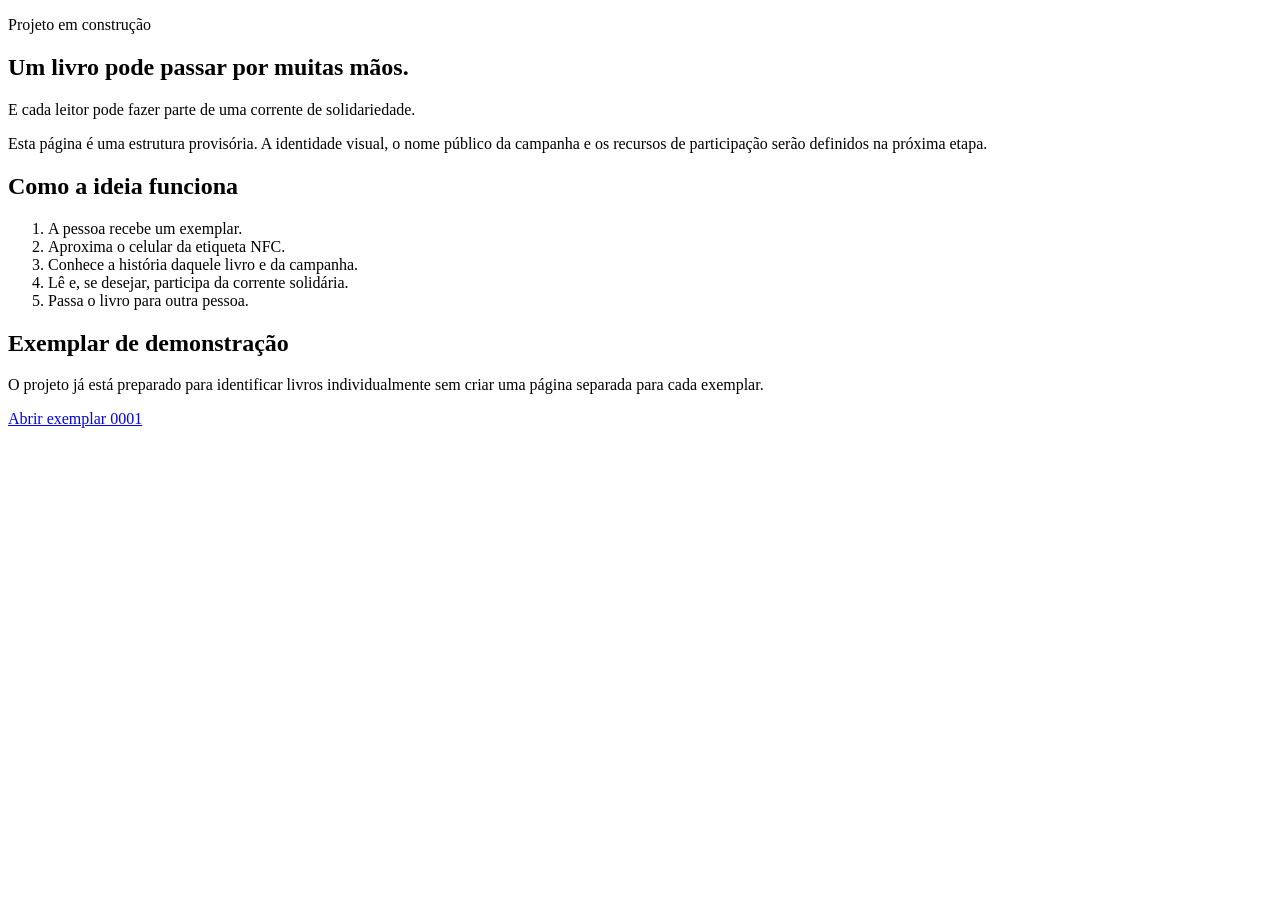
==== index.html @ ffec023b "Cria página inicial provisória" ====
<!doctype html>
<html lang="pt-BR">
<head>
  <meta charset="utf-8">
  <meta name="viewport" content="width=device-width,initial-scale=1">
  <meta name="description" content="Projeto de livros solidários com NFC.">
  <title>Livro Solidário</title>
  <link rel="stylesheet" href="assets/css/base.css">
</head>
<body>
  <main class="page-shell">
    <section class="hero card" aria-labelledby="titulo-principal">
      <p class="eyebrow">Projeto em construção</p>
      <h1 id="titulo-principal">Um livro pode passar por muitas mãos.</h1>
      <p class="lead">E cada leitor pode fazer parte de uma corrente de solidariedade.</p>
      <p>Esta página é uma estrutura provisória. A identidade visual, o nome público da campanha e os recursos de participação serão definidos na próxima etapa.</p>
    </section>

    <section class="card">
      <h2>Como a ideia funciona</h2>
      <ol class="steps">
        <li>A pessoa recebe um exemplar.</li>
        <li>Aproxima o celular da etiqueta NFC.</li>
        <li>Conhece a história daquele livro e da campanha.</li>
        <li>Lê e, se desejar, participa da corrente solidária.</li>
        <li>Passa o livro para outra pessoa.</li>
      </ol>
    </section>

    <section class="card">
      <h2>Exemplar de demonstração</h2>
      <p>O projeto já está preparado para identificar livros individualmente sem criar uma página separada para cada exemplar.</p>
      <a class="button" href="livro/?id=0001">Abrir exemplar 0001</a>
    </section>
  </main>

  <script src="assets/js/main.js" defer></script>
</body>
</html>
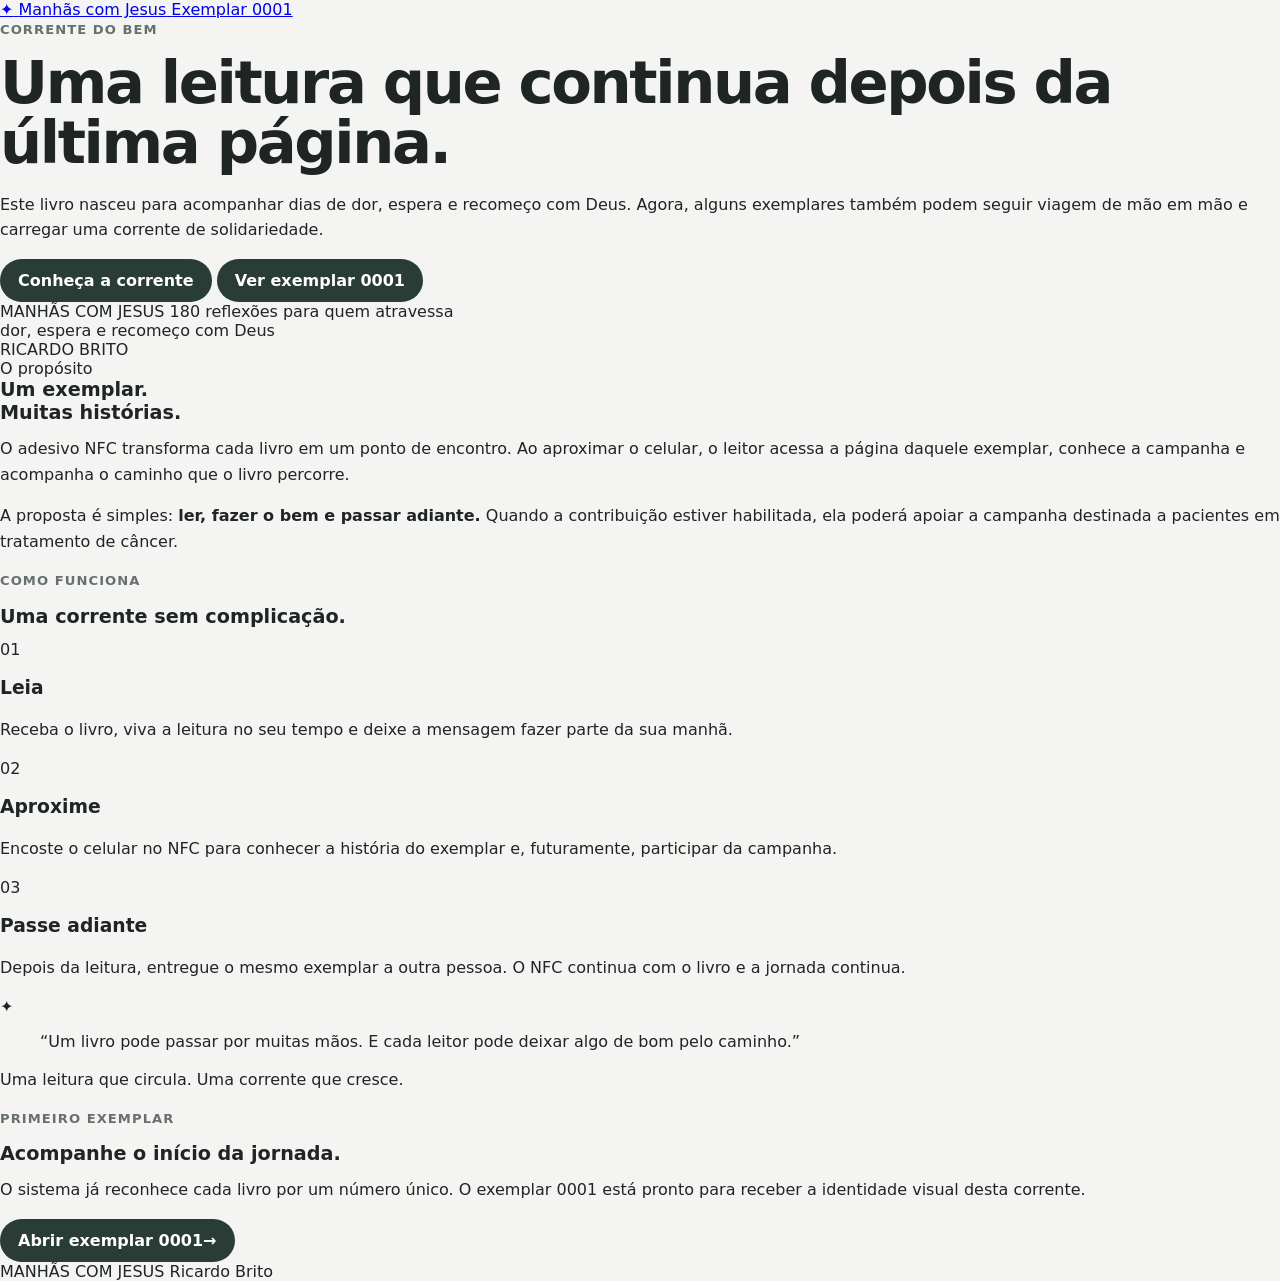
==== commit 76f6cfe7: "Cria identidade visual moderna para Manhãs com Jesus" ====
--- a/index.html
+++ b/index.html
@@ -3,36 +3,106 @@
 <head>
   <meta charset="utf-8">
   <meta name="viewport" content="width=device-width,initial-scale=1">
-  <meta name="description" content="Projeto de livros solidários com NFC.">
-  <title>Livro Solidário</title>
+  <meta name="theme-color" content="#0b0d12">
+  <meta name="description" content="Manhãs com Jesus — um livro em circulação, uma corrente de solidariedade.">
+  <title>Manhãs com Jesus — Corrente do Bem</title>
   <link rel="stylesheet" href="assets/css/base.css">
 </head>
 <body>
-  <main class="page-shell">
-    <section class="hero card" aria-labelledby="titulo-principal">
-      <p class="eyebrow">Projeto em construção</p>
-      <h1 id="titulo-principal">Um livro pode passar por muitas mãos.</h1>
-      <p class="lead">E cada leitor pode fazer parte de uma corrente de solidariedade.</p>
-      <p>Esta página é uma estrutura provisória. A identidade visual, o nome público da campanha e os recursos de participação serão definidos na próxima etapa.</p>
+  <header class="site-header">
+    <a class="brand" href="./" aria-label="Manhãs com Jesus — início">
+      <span class="brand-mark" aria-hidden="true">✦</span>
+      <span>Manhãs com Jesus</span>
+    </a>
+    <a class="header-link" href="livro/?id=0001">Exemplar 0001</a>
+  </header>
+
+  <main>
+    <section class="hero-home" aria-labelledby="titulo-principal">
+      <div class="hero-copy">
+        <p class="eyebrow eyebrow-light">Corrente do Bem</p>
+        <h1 id="titulo-principal">Uma leitura que continua depois da última página.</h1>
+        <p class="hero-lead">Este livro nasceu para acompanhar dias de dor, espera e recomeço com Deus. Agora, alguns exemplares também podem seguir viagem de mão em mão e carregar uma corrente de solidariedade.</p>
+        <div class="hero-actions">
+          <a class="button button-gold" href="#corrente">Conheça a corrente</a>
+          <a class="button button-ghost" href="livro/?id=0001">Ver exemplar 0001</a>
+        </div>
+      </div>
+
+      <div class="book-stage" aria-label="Representação visual da capa do livro Manhãs com Jesus">
+        <div class="book-cover">
+          <div class="cover-copy">
+            <span class="cover-title-small">MANHÃS</span>
+            <span class="cover-title-with">COM</span>
+            <span class="cover-title-large">JESUS</span>
+            <span class="cover-rule" aria-hidden="true"></span>
+            <span class="cover-subtitle">180 reflexões para quem atravessa<br>dor, espera e recomeço com Deus</span>
+          </div>
+          <div class="sunset" aria-hidden="true">
+            <span class="sun"></span>
+            <span class="road"></span>
+          </div>
+          <span class="cover-author">RICARDO BRITO</span>
+        </div>
+      </div>
     </section>
 
-    <section class="card">
-      <h2>Como a ideia funciona</h2>
-      <ol class="steps">
-        <li>A pessoa recebe um exemplar.</li>
-        <li>Aproxima o celular da etiqueta NFC.</li>
-        <li>Conhece a história daquele livro e da campanha.</li>
-        <li>Lê e, se desejar, participa da corrente solidária.</li>
-        <li>Passa o livro para outra pessoa.</li>
-      </ol>
+    <section class="intro-section" id="corrente">
+      <div class="section-kicker">O propósito</div>
+      <div class="intro-grid">
+        <h2>Um exemplar.<br>Muitas histórias.</h2>
+        <div class="intro-copy">
+          <p>O adesivo NFC transforma cada livro em um ponto de encontro. Ao aproximar o celular, o leitor acessa a página daquele exemplar, conhece a campanha e acompanha o caminho que o livro percorre.</p>
+          <p>A proposta é simples: <strong>ler, fazer o bem e passar adiante.</strong> Quando a contribuição estiver habilitada, ela poderá apoiar a campanha destinada a pacientes em tratamento de câncer.</p>
+        </div>
+      </div>
     </section>
 
-    <section class="card">
-      <h2>Exemplar de demonstração</h2>
-      <p>O projeto já está preparado para identificar livros individualmente sem criar uma página separada para cada exemplar.</p>
-      <a class="button" href="livro/?id=0001">Abrir exemplar 0001</a>
+    <section class="steps-section" aria-labelledby="como-funciona">
+      <div class="section-heading">
+        <p class="eyebrow">Como funciona</p>
+        <h2 id="como-funciona">Uma corrente sem complicação.</h2>
+      </div>
+
+      <div class="steps-grid">
+        <article class="step-card">
+          <span class="step-number">01</span>
+          <h3>Leia</h3>
+          <p>Receba o livro, viva a leitura no seu tempo e deixe a mensagem fazer parte da sua manhã.</p>
+        </article>
+        <article class="step-card">
+          <span class="step-number">02</span>
+          <h3>Aproxime</h3>
+          <p>Encoste o celular no NFC para conhecer a história do exemplar e, futuramente, participar da campanha.</p>
+        </article>
+        <article class="step-card">
+          <span class="step-number">03</span>
+          <h3>Passe adiante</h3>
+          <p>Depois da leitura, entregue o mesmo exemplar a outra pessoa. O NFC continua com o livro e a jornada continua.</p>
+        </article>
+      </div>
+    </section>
+
+    <section class="manifesto-section">
+      <div class="manifesto-symbol" aria-hidden="true">✦</div>
+      <blockquote>“Um livro pode passar por muitas mãos. E cada leitor pode deixar algo de bom pelo caminho.”</blockquote>
+      <p>Uma leitura que circula. Uma corrente que cresce.</p>
+    </section>
+
+    <section class="demo-section">
+      <div>
+        <p class="eyebrow">Primeiro exemplar</p>
+        <h2>Acompanhe o início da jornada.</h2>
+        <p>O sistema já reconhece cada livro por um número único. O exemplar 0001 está pronto para receber a identidade visual desta corrente.</p>
+      </div>
+      <a class="button button-dark" href="livro/?id=0001">Abrir exemplar 0001 <span aria-hidden="true">→</span></a>
     </section>
   </main>
+
+  <footer class="site-footer">
+    <span>MANHÃS COM JESUS</span>
+    <span>Ricardo Brito</span>
+  </footer>
 
   <script src="assets/js/main.js" defer></script>
 </body>
--- a/assets/css/base.css
+++ b/assets/css/base.css
@@ -0,0 +1,181 @@
+:root {
+  color-scheme: light;
+  --background: #f4f4f2;
+  --surface: #ffffff;
+  --text: #1f2523;
+  --muted: #67706c;
+  --border: #d8ddda;
+  --accent: #293c35;
+  --accent-soft: #e9eeeb;
+  --radius: 18px;
+  --shadow: 0 10px 28px rgba(25, 35, 31, 0.07);
+}
+
+* {
+  box-sizing: border-box;
+}
+
+html {
+  font-family: Inter, ui-sans-serif, system-ui, -apple-system, BlinkMacSystemFont, "Segoe UI", sans-serif;
+  background: var(--background);
+  color: var(--text);
+}
+
+body {
+  margin: 0;
+  min-height: 100vh;
+}
+
+button,
+a {
+  font: inherit;
+}
+
+.page-shell {
+  width: min(760px, calc(100% - 32px));
+  margin: 0 auto;
+  padding: 40px 0 72px;
+}
+
+.card {
+  background: var(--surface);
+  border: 1px solid var(--border);
+  border-radius: var(--radius);
+  box-shadow: var(--shadow);
+  padding: 24px;
+  margin-bottom: 18px;
+}
+
+.hero {
+  padding: 32px 24px;
+}
+
+.eyebrow,
+.label {
+  display: block;
+  color: var(--muted);
+  font-size: 0.82rem;
+  font-weight: 700;
+  letter-spacing: 0.08em;
+  text-transform: uppercase;
+}
+
+h1,
+h2,
+p {
+  margin-top: 0;
+}
+
+h1 {
+  font-size: clamp(2rem, 7vw, 3.7rem);
+  line-height: 1.02;
+  letter-spacing: -0.04em;
+  margin-bottom: 18px;
+}
+
+h2 {
+  font-size: 1.2rem;
+  margin-bottom: 12px;
+}
+
+p,
+li {
+  line-height: 1.6;
+}
+
+.lead {
+  font-size: 1.2rem;
+  color: var(--muted);
+}
+
+.steps {
+  margin: 0;
+  padding-left: 22px;
+}
+
+.status-grid {
+  display: grid;
+  grid-template-columns: repeat(3, 1fr);
+  gap: 12px;
+}
+
+.status-grid > div {
+  background: var(--accent-soft);
+  border-radius: 14px;
+  padding: 16px;
+}
+
+.status-grid strong {
+  display: block;
+  margin-top: 8px;
+}
+
+.actions {
+  display: flex;
+  flex-wrap: wrap;
+  gap: 10px;
+}
+
+.button {
+  display: inline-flex;
+  align-items: center;
+  justify-content: center;
+  border: 0;
+  border-radius: 999px;
+  background: var(--accent);
+  color: #fff;
+  padding: 12px 18px;
+  font-weight: 700;
+  text-decoration: none;
+}
+
+.button-secondary {
+  background: var(--accent-soft);
+  color: var(--text);
+}
+
+.button:disabled {
+  cursor: not-allowed;
+  opacity: 0.5;
+}
+
+.note {
+  margin-bottom: 0;
+  color: var(--muted);
+  font-size: 0.92rem;
+}
+
+.timeline {
+  padding-left: 20px;
+}
+
+.error-message {
+  border: 1px solid #d8a6a6;
+  background: #fff4f4;
+  border-radius: 12px;
+  padding: 14px;
+}
+
+@media (max-width: 620px) {
+  .page-shell {
+    width: min(100% - 20px, 760px);
+    padding-top: 20px;
+  }
+
+  .card,
+  .hero {
+    padding: 20px;
+  }
+
+  .status-grid {
+    grid-template-columns: 1fr;
+  }
+
+  .actions {
+    flex-direction: column;
+  }
+
+  .button {
+    width: 100%;
+  }
+}
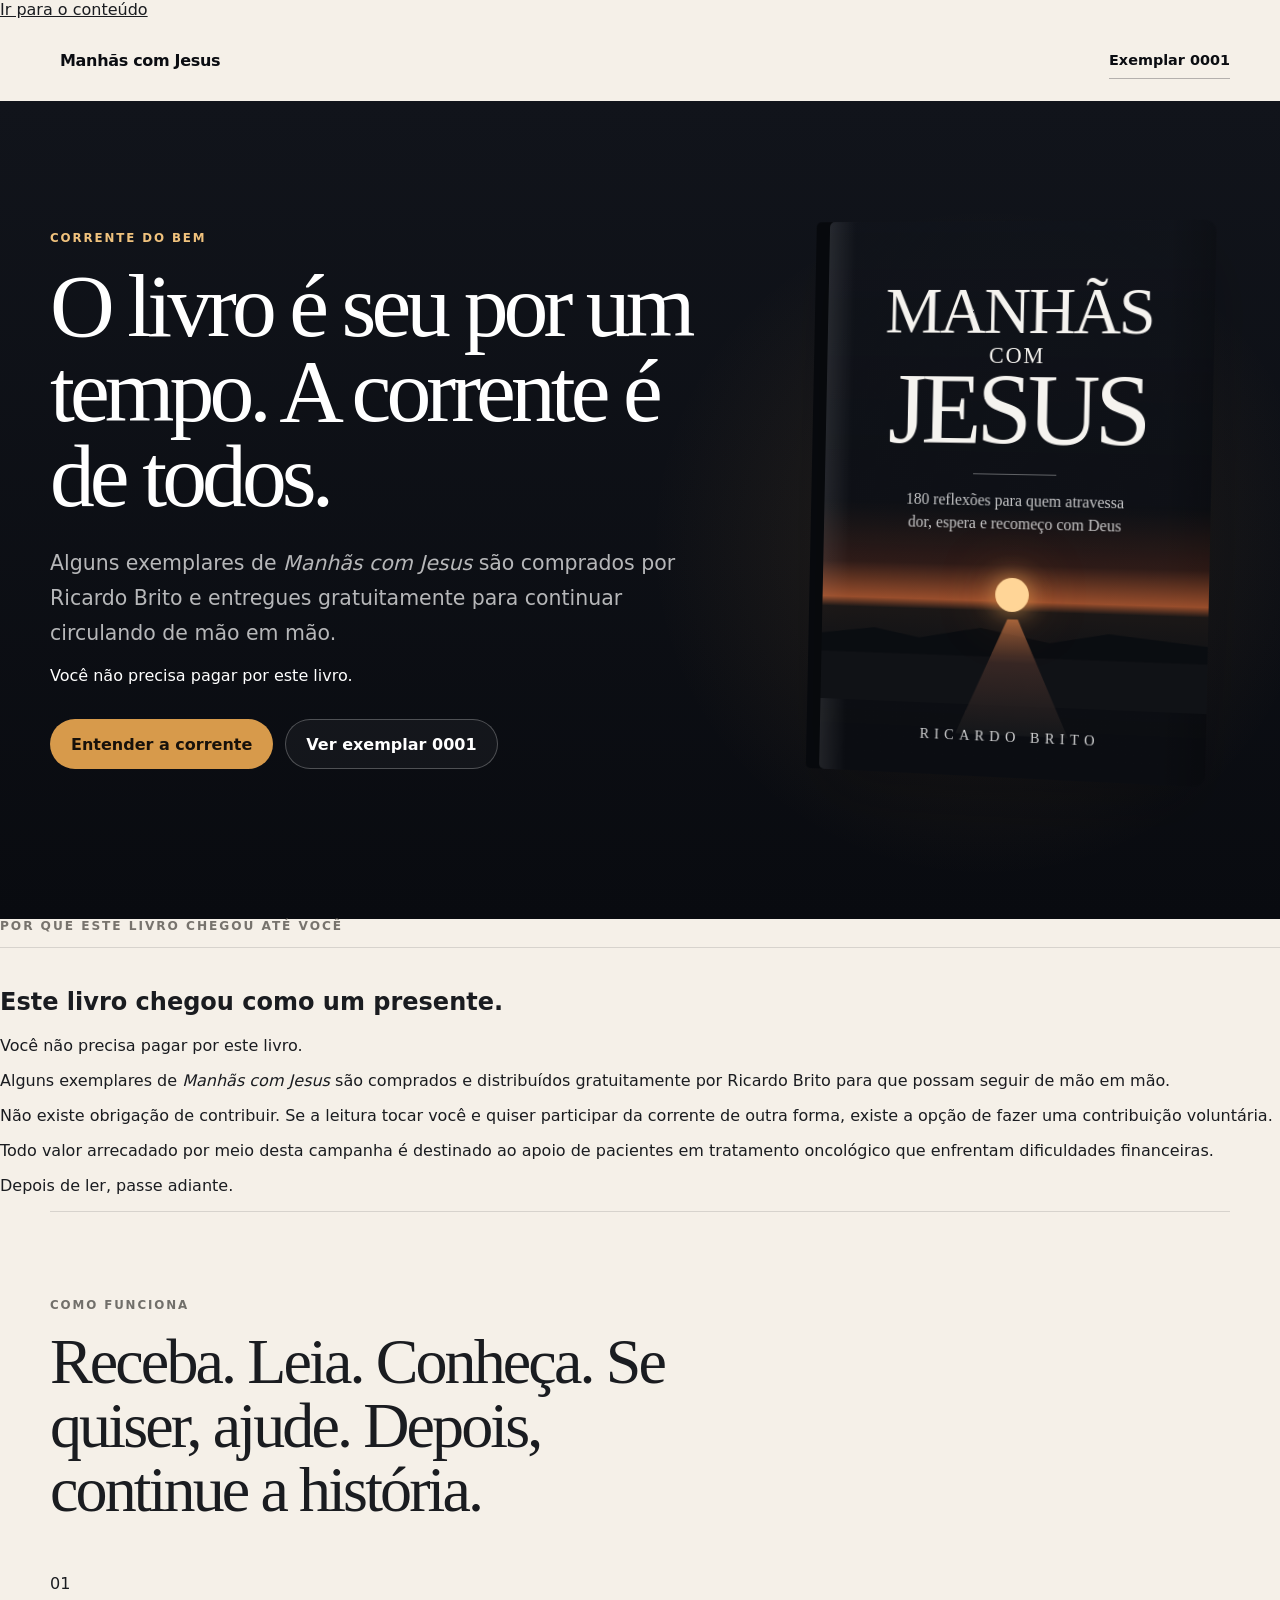
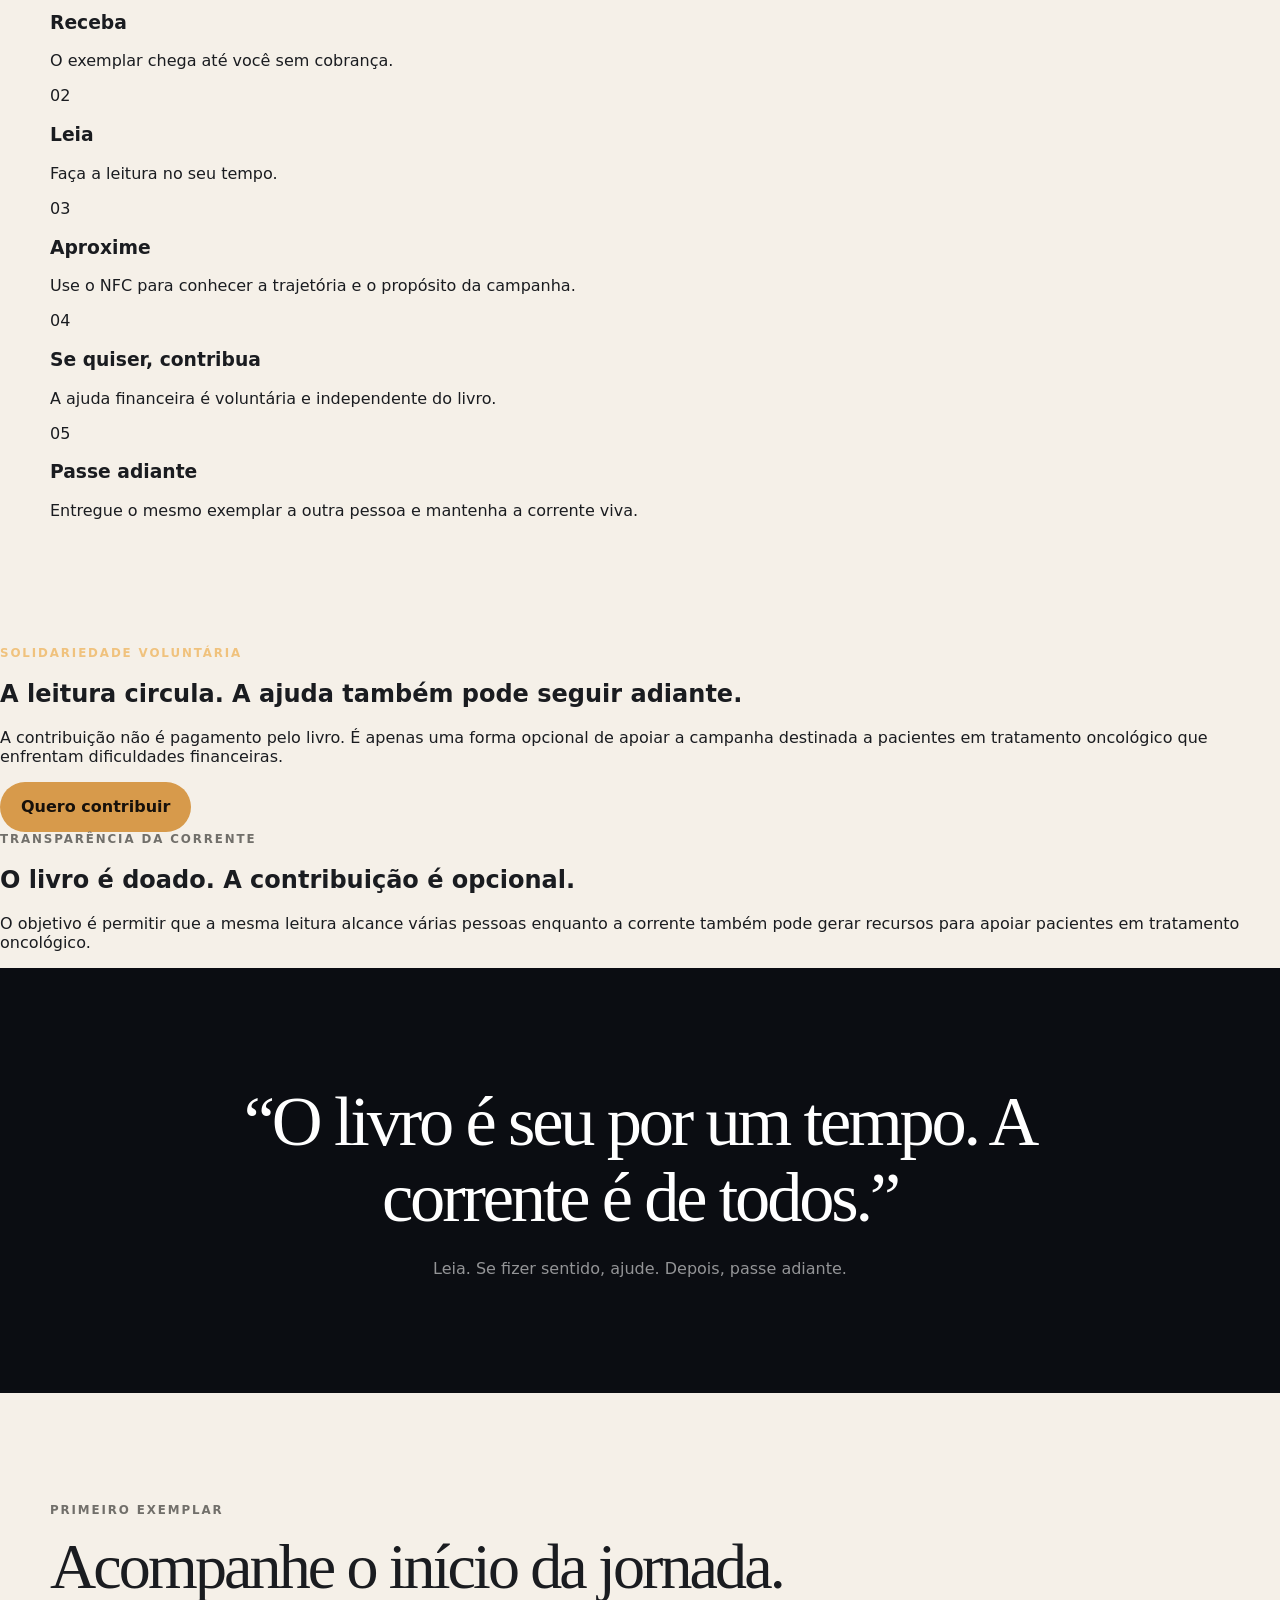
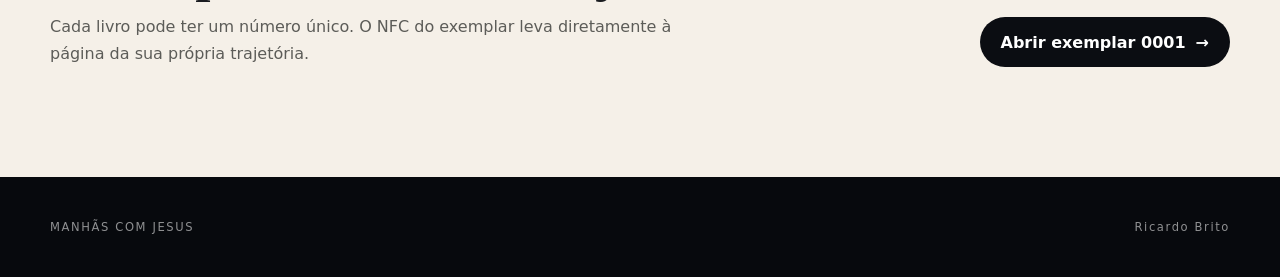
==== commit 9eba1a45: "Aprimora campanha e transparência na página inicial" ====
--- a/index.html
+++ b/index.html
@@ -3,57 +3,61 @@
 <head>
   <meta charset="utf-8">
   <meta name="viewport" content="width=device-width,initial-scale=1">
-  <meta name="theme-color" content="#0b0d12">
-  <meta name="description" content="Manhãs com Jesus — um livro em circulação, uma corrente de solidariedade.">
+  <meta name="theme-color" content="#090b10">
+  <meta name="description" content="Manhãs com Jesus — um livro doado para circular e uma corrente voluntária de solidariedade.">
   <title>Manhãs com Jesus — Corrente do Bem</title>
   <link rel="stylesheet" href="assets/css/base.css">
 </head>
 <body>
+  <a class="skip-link" href="#conteudo">Ir para o conteúdo</a>
   <header class="site-header">
     <a class="brand" href="./" aria-label="Manhãs com Jesus — início">
-      <span class="brand-mark" aria-hidden="true">✦</span>
+      <span class="brand-mark" aria-hidden="true"></span>
       <span>Manhãs com Jesus</span>
     </a>
     <a class="header-link" href="livro/?id=0001">Exemplar 0001</a>
   </header>
 
-  <main>
+  <main id="conteudo">
     <section class="hero-home" aria-labelledby="titulo-principal">
       <div class="hero-copy">
         <p class="eyebrow eyebrow-light">Corrente do Bem</p>
-        <h1 id="titulo-principal">Uma leitura que continua depois da última página.</h1>
-        <p class="hero-lead">Este livro nasceu para acompanhar dias de dor, espera e recomeço com Deus. Agora, alguns exemplares também podem seguir viagem de mão em mão e carregar uma corrente de solidariedade.</p>
+        <h1 id="titulo-principal">O livro é seu por um tempo. A corrente é de todos.</h1>
+        <p class="hero-lead">Alguns exemplares de <em>Manhãs com Jesus</em> são comprados por Ricardo Brito e entregues gratuitamente para continuar circulando de mão em mão.</p>
+        <p class="hero-assurance">Você não precisa pagar por este livro.</p>
         <div class="hero-actions">
-          <a class="button button-gold" href="#corrente">Conheça a corrente</a>
+          <a class="button button-gold" href="#corrente">Entender a corrente</a>
           <a class="button button-ghost" href="livro/?id=0001">Ver exemplar 0001</a>
         </div>
       </div>
 
       <div class="book-stage" aria-label="Representação visual da capa do livro Manhãs com Jesus">
-        <div class="book-cover">
+        <div class="book-cover" aria-hidden="true">
           <div class="cover-copy">
             <span class="cover-title-small">MANHÃS</span>
             <span class="cover-title-with">COM</span>
             <span class="cover-title-large">JESUS</span>
-            <span class="cover-rule" aria-hidden="true"></span>
+            <span class="cover-rule"></span>
             <span class="cover-subtitle">180 reflexões para quem atravessa<br>dor, espera e recomeço com Deus</span>
           </div>
-          <div class="sunset" aria-hidden="true">
-            <span class="sun"></span>
-            <span class="road"></span>
-          </div>
+          <div class="sunset"><span class="sun"></span><span class="road"></span></div>
           <span class="cover-author">RICARDO BRITO</span>
         </div>
       </div>
     </section>
 
-    <section class="intro-section" id="corrente">
-      <div class="section-kicker">O propósito</div>
-      <div class="intro-grid">
-        <h2>Um exemplar.<br>Muitas histórias.</h2>
-        <div class="intro-copy">
-          <p>O adesivo NFC transforma cada livro em um ponto de encontro. Ao aproximar o celular, o leitor acessa a página daquele exemplar, conhece a campanha e acompanha o caminho que o livro percorre.</p>
-          <p>A proposta é simples: <strong>ler, fazer o bem e passar adiante.</strong> Quando a contribuição estiver habilitada, ela poderá apoiar a campanha destinada a pacientes em tratamento de câncer.</p>
+    <section class="campaign-section" id="corrente" aria-labelledby="campanha-titulo">
+      <div class="section-kicker">Por que este livro chegou até você</div>
+      <div class="campaign-grid">
+        <div>
+          <h2 id="campanha-titulo">Este livro chegou como um presente.</h2>
+          <p class="big-statement">Você não precisa pagar por este livro.</p>
+        </div>
+        <div class="campaign-copy">
+          <p>Alguns exemplares de <em>Manhãs com Jesus</em> são comprados e distribuídos gratuitamente por Ricardo Brito para que possam seguir de mão em mão.</p>
+          <p>Não existe obrigação de contribuir. Se a leitura tocar você e quiser participar da corrente de outra forma, existe a opção de fazer uma contribuição voluntária.</p>
+          <p>Todo valor arrecadado por meio desta campanha é destinado ao apoio de pacientes em tratamento oncológico que enfrentam dificuldades financeiras.</p>
+          <p class="pass-forward">Depois de ler, passe adiante.</p>
         </div>
       </div>
     </section>
@@ -61,39 +65,42 @@
     <section class="steps-section" aria-labelledby="como-funciona">
       <div class="section-heading">
         <p class="eyebrow">Como funciona</p>
-        <h2 id="como-funciona">Uma corrente sem complicação.</h2>
+        <h2 id="como-funciona">Receba. Leia. Conheça. Se quiser, ajude. Depois, continue a história.</h2>
       </div>
-
-      <div class="steps-grid">
-        <article class="step-card">
-          <span class="step-number">01</span>
-          <h3>Leia</h3>
-          <p>Receba o livro, viva a leitura no seu tempo e deixe a mensagem fazer parte da sua manhã.</p>
-        </article>
-        <article class="step-card">
-          <span class="step-number">02</span>
-          <h3>Aproxime</h3>
-          <p>Encoste o celular no NFC para conhecer a história do exemplar e, futuramente, participar da campanha.</p>
-        </article>
-        <article class="step-card">
-          <span class="step-number">03</span>
-          <h3>Passe adiante</h3>
-          <p>Depois da leitura, entregue o mesmo exemplar a outra pessoa. O NFC continua com o livro e a jornada continua.</p>
-        </article>
+      <div class="flow-grid">
+        <article class="flow-item"><span>01</span><h3>Receba</h3><p>O exemplar chega até você sem cobrança.</p></article>
+        <article class="flow-item"><span>02</span><h3>Leia</h3><p>Faça a leitura no seu tempo.</p></article>
+        <article class="flow-item"><span>03</span><h3>Aproxime</h3><p>Use o NFC para conhecer a trajetória e o propósito da campanha.</p></article>
+        <article class="flow-item"><span>04</span><h3>Se quiser, contribua</h3><p>A ajuda financeira é voluntária e independente do livro.</p></article>
+        <article class="flow-item"><span>05</span><h3>Passe adiante</h3><p>Entregue o mesmo exemplar a outra pessoa e mantenha a corrente viva.</p></article>
       </div>
     </section>
 
+    <section class="solidarity-section" aria-labelledby="solidariedade-titulo">
+      <div>
+        <p class="eyebrow eyebrow-light">Solidariedade voluntária</p>
+        <h2 id="solidariedade-titulo">A leitura circula. A ajuda também pode seguir adiante.</h2>
+        <p>A contribuição não é pagamento pelo livro. É apenas uma forma opcional de apoiar a campanha destinada a pacientes em tratamento oncológico que enfrentam dificuldades financeiras.</p>
+      </div>
+      <button class="button button-gold" type="button" data-open-pix>Quero contribuir</button>
+    </section>
+
+    <section class="transparency-section" aria-labelledby="transparencia-titulo">
+      <p class="eyebrow">Transparência da corrente</p>
+      <h2 id="transparencia-titulo">O livro é doado. A contribuição é opcional.</h2>
+      <p>O objetivo é permitir que a mesma leitura alcance várias pessoas enquanto a corrente também pode gerar recursos para apoiar pacientes em tratamento oncológico.</p>
+    </section>
+
     <section class="manifesto-section">
-      <div class="manifesto-symbol" aria-hidden="true">✦</div>
-      <blockquote>“Um livro pode passar por muitas mãos. E cada leitor pode deixar algo de bom pelo caminho.”</blockquote>
-      <p>Uma leitura que circula. Uma corrente que cresce.</p>
+      <blockquote>“O livro é seu por um tempo. A corrente é de todos.”</blockquote>
+      <p>Leia. Se fizer sentido, ajude. Depois, passe adiante.</p>
     </section>
 
     <section class="demo-section">
       <div>
         <p class="eyebrow">Primeiro exemplar</p>
         <h2>Acompanhe o início da jornada.</h2>
-        <p>O sistema já reconhece cada livro por um número único. O exemplar 0001 está pronto para receber a identidade visual desta corrente.</p>
+        <p>Cada livro pode ter um número único. O NFC do exemplar leva diretamente à página da sua própria trajetória.</p>
       </div>
       <a class="button button-dark" href="livro/?id=0001">Abrir exemplar 0001 <span aria-hidden="true">→</span></a>
     </section>
@@ -104,6 +111,22 @@
     <span>Ricardo Brito</span>
   </footer>
 
+  <dialog class="pix-dialog" id="pix-dialog" aria-labelledby="pix-title">
+    <form method="dialog" class="pix-dialog-inner">
+      <button class="dialog-close" type="submit" aria-label="Fechar janela de contribuição">×</button>
+      <p class="eyebrow">Contribuição voluntária</p>
+      <h2 id="pix-title">Se quiser participar também desta forma.</h2>
+      <p class="pix-intro">O recebimento e a circulação deste livro não dependem de qualquer pagamento.</p>
+      <div class="pix-key-box">
+        <span>Chave Pix</span>
+        <strong id="pix-key">ricardo d-brito@gmail.com</strong>
+        <button class="button button-dark" type="button" data-copy-pix data-pix-key="ricardo d-brito@gmail.com">Copiar chave Pix</button>
+        <span class="copy-status" data-copy-status role="status" aria-live="polite"></span>
+      </div>
+      <p class="pix-note">A contribuição é voluntária. Todo valor arrecadado por esta campanha é destinado ao apoio de pacientes em tratamento oncológico que enfrentam dificuldades financeiras.</p>
+    </form>
+  </dialog>
+
   <script src="assets/js/main.js" defer></script>
 </body>
 </html>
--- a/assets/css/base.css
+++ b/assets/css/base.css
@@ -1,14 +1,20 @@
 :root {
   color-scheme: light;
-  --background: #f4f4f2;
-  --surface: #ffffff;
-  --text: #1f2523;
-  --muted: #67706c;
-  --border: #d8ddda;
-  --accent: #293c35;
-  --accent-soft: #e9eeeb;
-  --radius: 18px;
-  --shadow: 0 10px 28px rgba(25, 35, 31, 0.07);
+  --ink: #0b0d12;
+  --ink-soft: #171b24;
+  --paper: #f5f0e8;
+  --paper-2: #ece5da;
+  --white: #ffffff;
+  --text: #1a1c20;
+  --muted: #686a70;
+  --line: rgba(17, 19, 24, 0.13);
+  --gold: #d79a4b;
+  --gold-soft: #f0c27d;
+  --sunset: #c96837;
+  --radius: 24px;
+  --radius-sm: 16px;
+  --shadow: 0 28px 70px rgba(0, 0, 0, 0.18);
+  --max: 1180px;
 }
 
 * {
@@ -16,14 +22,16 @@
 }
 
 html {
+  scroll-behavior: smooth;
+  background: var(--paper);
+  color: var(--text);
   font-family: Inter, ui-sans-serif, system-ui, -apple-system, BlinkMacSystemFont, "Segoe UI", sans-serif;
-  background: var(--background);
-  color: var(--text);
 }
 
 body {
   margin: 0;
   min-height: 100vh;
+  background: var(--paper);
 }
 
 button,
@@ -31,112 +39,585 @@
   font: inherit;
 }
 
-.page-shell {
-  width: min(760px, calc(100% - 32px));
+a {
+  color: inherit;
+}
+
+img {
+  max-width: 100%;
+}
+
+.site-header {
+  width: min(var(--max), calc(100% - 40px));
+  height: 82px;
   margin: 0 auto;
-  padding: 40px 0 72px;
-}
-
-.card {
-  background: var(--surface);
-  border: 1px solid var(--border);
-  border-radius: var(--radius);
-  box-shadow: var(--shadow);
-  padding: 24px;
-  margin-bottom: 18px;
-}
-
-.hero {
-  padding: 32px 24px;
+  display: flex;
+  align-items: center;
+  justify-content: space-between;
+  position: relative;
+  z-index: 10;
+}
+
+.brand {
+  display: inline-flex;
+  align-items: center;
+  gap: 10px;
+  color: var(--ink);
+  text-decoration: none;
+  font-weight: 750;
+  letter-spacing: -0.02em;
+}
+
+.brand-mark {
+  color: var(--gold);
+  font-size: 1.1rem;
+}
+
+.header-link {
+  color: var(--ink);
+  text-decoration: none;
+  font-size: 0.9rem;
+  font-weight: 700;
+  padding: 10px 0;
+  border-bottom: 1px solid rgba(11, 13, 18, 0.28);
+}
+
+.hero-home {
+  min-height: calc(100vh - 82px);
+  padding: 70px max(20px, calc((100vw - var(--max)) / 2)) 90px;
+  display: grid;
+  grid-template-columns: minmax(0, 1.08fr) minmax(360px, 0.72fr);
+  align-items: center;
+  gap: clamp(50px, 8vw, 110px);
+  background:
+    radial-gradient(circle at 77% 54%, rgba(215, 154, 75, 0.13), transparent 31%),
+    linear-gradient(180deg, #11141b 0%, #090b10 100%);
+  color: var(--white);
+  overflow: hidden;
+}
+
+.hero-copy {
+  max-width: 700px;
 }
 
 .eyebrow,
 .label {
   display: block;
-  color: var(--muted);
-  font-size: 0.82rem;
+  margin: 0 0 18px;
+  color: #716f6a;
+  font-size: 0.74rem;
+  font-weight: 800;
+  letter-spacing: 0.16em;
+  text-transform: uppercase;
+}
+
+.eyebrow-light {
+  color: var(--gold-soft);
+}
+
+.hero-home h1 {
+  margin: 0 0 28px;
+  max-width: 800px;
+  font-family: Georgia, "Times New Roman", serif;
+  font-weight: 400;
+  font-size: clamp(3.25rem, 7vw, 6.7rem);
+  line-height: 0.95;
+  letter-spacing: -0.055em;
+}
+
+.hero-lead {
+  margin: 0;
+  max-width: 660px;
+  color: rgba(255,255,255,0.7);
+  font-size: clamp(1.05rem, 1.7vw, 1.28rem);
+  line-height: 1.7;
+}
+
+.hero-actions,
+.actions {
+  display: flex;
+  flex-wrap: wrap;
+  gap: 12px;
+  margin-top: 34px;
+}
+
+.button {
+  display: inline-flex;
+  align-items: center;
+  justify-content: center;
+  gap: 10px;
+  min-height: 50px;
+  border: 1px solid transparent;
+  border-radius: 999px;
+  padding: 13px 20px;
+  font-weight: 750;
+  text-decoration: none;
+  transition: transform 160ms ease, opacity 160ms ease, background 160ms ease;
+}
+
+.button:hover {
+  transform: translateY(-1px);
+}
+
+.button-gold {
+  background: var(--gold);
+  color: #17110b;
+}
+
+.button-ghost {
+  border-color: rgba(255,255,255,0.25);
+  color: #fff;
+  background: rgba(255,255,255,0.04);
+}
+
+.button-dark {
+  background: var(--ink);
+  color: #fff;
+}
+
+.button-secondary {
+  background: #eee9df;
+  color: var(--ink);
+}
+
+.button:disabled {
+  cursor: not-allowed;
+  opacity: 0.45;
+  transform: none;
+}
+
+.book-stage {
+  display: flex;
+  justify-content: center;
+  perspective: 1400px;
+}
+
+.book-cover {
+  width: min(390px, 78vw);
+  aspect-ratio: 0.70;
+  position: relative;
+  overflow: hidden;
+  border-radius: 5px 12px 12px 5px;
+  background:
+    linear-gradient(180deg, rgba(5,8,12,0.05), rgba(0,0,0,0.35)),
+    #11141b;
+  box-shadow: var(--shadow), -14px 0 0 #080a0e;
+  transform: rotateY(-8deg) rotateZ(1.2deg);
+}
+
+.book-cover::after {
+  content: "";
+  position: absolute;
+  inset: 0;
+  background: linear-gradient(90deg, rgba(255,255,255,0.09), transparent 7%, transparent 88%, rgba(0,0,0,0.2));
+  pointer-events: none;
+}
+
+.cover-copy {
+  position: absolute;
+  z-index: 2;
+  inset: 11% 9% auto;
+  display: grid;
+  justify-items: center;
+  color: #f5f3ef;
+  text-align: center;
+  font-family: Georgia, "Times New Roman", serif;
+}
+
+.cover-title-small {
+  font-size: clamp(2.2rem, 5.3vw, 4.1rem);
+  line-height: 0.9;
+  letter-spacing: -0.035em;
+}
+
+.cover-title-with {
+  margin-top: 2px;
+  font-size: 1.4rem;
+  letter-spacing: 0.08em;
+}
+
+.cover-title-large {
+  margin-top: -4px;
+  font-size: clamp(3.8rem, 8vw, 6.3rem);
+  line-height: 0.9;
+  letter-spacing: -0.05em;
+}
+
+.cover-rule {
+  width: 84px;
+  height: 1px;
+  margin: 18px 0 14px;
+  background: rgba(255,255,255,0.34);
+}
+
+.cover-subtitle {
+  font-size: clamp(0.78rem, 1.4vw, 1rem);
+  line-height: 1.45;
+  color: rgba(255,255,255,0.76);
+}
+
+.sunset {
+  position: absolute;
+  z-index: 1;
+  left: 0;
+  right: 0;
+  bottom: 13%;
+  height: 36%;
+  background:
+    linear-gradient(180deg, transparent 0%, rgba(163,68,32,0.22) 30%, rgba(211,104,54,0.7) 48%, rgba(28,24,23,0.95) 53%, #101216 76%);
+}
+
+.sunset::before {
+  content: "";
+  position: absolute;
+  left: 0;
+  right: 0;
+  top: 54%;
+  height: 22%;
+  clip-path: polygon(0 58%, 14% 42%, 26% 62%, 42% 35%, 60% 65%, 75% 40%, 100% 61%, 100% 100%, 0 100%);
+  background: #0a0d11;
+}
+
+.sun {
+  position: absolute;
+  left: 50%;
+  top: 45%;
+  width: 34px;
+  height: 34px;
+  border-radius: 50%;
+  background: #ffd597;
+  box-shadow: 0 0 25px rgba(255, 182, 95, 0.72), 0 0 60px rgba(215, 99, 48, 0.42);
+  transform: translate(-50%, -50%);
+}
+
+.road {
+  position: absolute;
+  z-index: 2;
+  left: 50%;
+  top: 57%;
+  width: 54%;
+  height: 58%;
+  transform: translateX(-50%);
+  clip-path: polygon(48% 0, 53% 0, 78% 100%, 24% 100%);
+  background: linear-gradient(180deg, rgba(235,135,74,0.8), rgba(78,51,44,0.8) 38%, #17191c 100%);
+  opacity: 0.78;
+}
+
+.cover-author {
+  position: absolute;
+  z-index: 2;
+  left: 0;
+  right: 0;
+  bottom: 5.8%;
+  color: rgba(255,255,255,0.82);
+  text-align: center;
+  font-family: Georgia, "Times New Roman", serif;
+  font-size: 0.9rem;
+  letter-spacing: 0.38em;
+}
+
+.intro-section,
+.steps-section,
+.demo-section,
+.manifesto-section,
+.page-shell {
+  width: min(var(--max), calc(100% - 40px));
+  margin: 0 auto;
+}
+
+.intro-section {
+  padding: 120px 0;
+}
+
+.section-kicker {
+  margin-bottom: 40px;
+  padding-bottom: 14px;
+  border-bottom: 1px solid var(--line);
+  color: #77736d;
+  font-size: 0.76rem;
+  font-weight: 800;
+  letter-spacing: 0.16em;
+  text-transform: uppercase;
+}
+
+.intro-grid {
+  display: grid;
+  grid-template-columns: 0.95fr 1.05fr;
+  gap: clamp(40px, 8vw, 110px);
+  align-items: start;
+}
+
+.intro-grid h2,
+.section-heading h2,
+.demo-section h2,
+.page-shell h1 {
+  font-family: Georgia, "Times New Roman", serif;
+  font-weight: 400;
+  letter-spacing: -0.045em;
+}
+
+.intro-grid h2 {
+  margin: 0;
+  font-size: clamp(3rem, 6vw, 5.8rem);
+  line-height: 0.96;
+}
+
+.intro-copy {
+  max-width: 620px;
+}
+
+.intro-copy p {
+  margin: 0 0 20px;
+  color: #47484c;
+  font-size: 1.08rem;
+  line-height: 1.8;
+}
+
+.steps-section {
+  padding: 86px 0 110px;
+  border-top: 1px solid var(--line);
+}
+
+.section-heading {
+  max-width: 670px;
+  margin-bottom: 52px;
+}
+
+.section-heading h2 {
+  margin: 0;
+  font-size: clamp(2.7rem, 5vw, 5rem);
+  line-height: 1;
+}
+
+.steps-grid {
+  display: grid;
+  grid-template-columns: repeat(3, 1fr);
+  gap: 18px;
+}
+
+.step-card {
+  min-height: 270px;
+  padding: 28px;
+  border: 1px solid var(--line);
+  border-radius: var(--radius);
+  background: rgba(255,255,255,0.35);
+}
+
+.step-number {
+  display: inline-block;
+  margin-bottom: 52px;
+  color: var(--gold);
+  font-family: Georgia, "Times New Roman", serif;
+  font-size: 1.8rem;
+}
+
+.step-card h3 {
+  margin: 0 0 10px;
+  font-size: 1.22rem;
+}
+
+.step-card p {
+  margin: 0;
+  color: #5e5d5a;
+  line-height: 1.65;
+}
+
+.manifesto-section {
+  width: 100%;
+  max-width: none;
+  padding: 115px max(20px, calc((100vw - 920px) / 2));
+  background: var(--ink);
+  color: #fff;
+  text-align: center;
+}
+
+.manifesto-symbol {
+  margin-bottom: 26px;
+  color: var(--gold);
+}
+
+.manifesto-section blockquote {
+  margin: 0 auto 24px;
+  max-width: 900px;
+  font-family: Georgia, "Times New Roman", serif;
+  font-size: clamp(2.5rem, 5.5vw, 5rem);
+  line-height: 1.08;
+  letter-spacing: -0.045em;
+}
+
+.manifesto-section p {
+  margin: 0;
+  color: rgba(255,255,255,0.56);
+}
+
+.demo-section {
+  padding: 110px 0;
+  display: grid;
+  grid-template-columns: minmax(0, 1fr) auto;
+  gap: 40px;
+  align-items: end;
+}
+
+.demo-section h2 {
+  margin: 0 0 14px;
+  font-size: clamp(2.5rem, 5vw, 4.7rem);
+  line-height: 1;
+}
+
+.demo-section p:not(.eyebrow) {
+  margin: 0;
+  max-width: 650px;
+  color: #5c5c58;
+  line-height: 1.7;
+}
+
+.site-footer {
+  min-height: 100px;
+  padding: 0 max(20px, calc((100vw - var(--max)) / 2));
+  display: flex;
+  align-items: center;
+  justify-content: space-between;
+  gap: 20px;
+  background: #07090d;
+  color: rgba(255,255,255,0.55);
+  font-size: 0.72rem;
+  letter-spacing: 0.14em;
+}
+
+/* Página individual do exemplar */
+.exemplar-body {
+  background: #eeeadf;
+}
+
+.exemplar-top {
+  width: min(980px, calc(100% - 32px));
+  margin: 26px auto 0;
+  display: flex;
+  align-items: center;
+  justify-content: space-between;
+}
+
+.back-link {
+  color: #4e4c47;
+  text-decoration: none;
+  font-size: 0.9rem;
   font-weight: 700;
-  letter-spacing: 0.08em;
-  text-transform: uppercase;
-}
-
-h1,
-h2,
-p {
-  margin-top: 0;
-}
-
-h1 {
-  font-size: clamp(2rem, 7vw, 3.7rem);
-  line-height: 1.02;
-  letter-spacing: -0.04em;
-  margin-bottom: 18px;
-}
-
-h2 {
-  font-size: 1.2rem;
-  margin-bottom: 12px;
-}
-
-p,
-li {
-  line-height: 1.6;
-}
-
-.lead {
-  font-size: 1.2rem;
-  color: var(--muted);
-}
-
-.steps {
-  margin: 0;
-  padding-left: 22px;
+}
+
+.page-shell {
+  max-width: 980px;
+  padding: 42px 0 90px;
+}
+
+.exemplar-hero {
+  position: relative;
+  overflow: hidden;
+  min-height: 430px;
+  padding: clamp(30px, 5vw, 58px);
+  display: flex;
+  flex-direction: column;
+  justify-content: flex-end;
+  border-radius: 30px;
+  background:
+    radial-gradient(circle at 75% 70%, rgba(215,154,75,0.28), transparent 26%),
+    linear-gradient(135deg, #151922, #090b10 72%);
+  color: #fff;
+}
+
+.exemplar-hero::after {
+  content: "";
+  position: absolute;
+  right: -7%;
+  bottom: -25%;
+  width: min(480px, 55vw);
+  aspect-ratio: 1;
+  border-radius: 50%;
+  border: 1px solid rgba(215,154,75,0.18);
+  box-shadow: 0 0 0 48px rgba(215,154,75,0.035), 0 0 0 96px rgba(215,154,75,0.025);
+}
+
+.exemplar-hero .eyebrow {
+  color: var(--gold-soft);
+  position: relative;
+  z-index: 2;
+}
+
+.exemplar-hero h1 {
+  position: relative;
+  z-index: 2;
+  margin: 0;
+  max-width: 710px;
+  font-size: clamp(3.2rem, 7vw, 6rem);
+  line-height: 0.95;
+}
+
+.exemplar-hero .lead {
+  position: relative;
+  z-index: 2;
+  margin: 22px 0 8px;
+  color: #fff;
+  font-size: 1.15rem;
+  font-weight: 700;
+}
+
+.exemplar-hero p:last-child {
+  position: relative;
+  z-index: 2;
+  margin: 0;
+  color: rgba(255,255,255,0.62);
+}
+
+.card {
+  margin-top: 18px;
+  padding: 28px;
+  border: 1px solid var(--line);
+  border-radius: var(--radius);
+  background: rgba(255,255,255,0.62);
+}
+
+.card h2 {
+  margin: 0 0 12px;
+  font-family: Georgia, "Times New Roman", serif;
+  font-size: 1.65rem;
+  font-weight: 400;
+  letter-spacing: -0.025em;
+}
+
+.card p,
+.card li {
+  line-height: 1.7;
 }
 
 .status-grid {
   display: grid;
   grid-template-columns: repeat(3, 1fr);
   gap: 12px;
+  border: 0;
+  background: transparent;
+  padding: 0;
 }
 
 .status-grid > div {
-  background: var(--accent-soft);
-  border-radius: 14px;
-  padding: 16px;
+  min-height: 132px;
+  padding: 22px;
+  border: 1px solid var(--line);
+  border-radius: var(--radius-sm);
+  background: rgba(255,255,255,0.7);
+}
+
+.status-grid .label {
+  margin-bottom: 20px;
 }
 
 .status-grid strong {
   display: block;
-  margin-top: 8px;
-}
-
-.actions {
-  display: flex;
-  flex-wrap: wrap;
-  gap: 10px;
-}
-
-.button {
-  display: inline-flex;
-  align-items: center;
-  justify-content: center;
-  border: 0;
-  border-radius: 999px;
-  background: var(--accent);
-  color: #fff;
-  padding: 12px 18px;
-  font-weight: 700;
-  text-decoration: none;
-}
-
-.button-secondary {
-  background: var(--accent-soft);
-  color: var(--text);
-}
-
-.button:disabled {
-  cursor: not-allowed;
-  opacity: 0.5;
+  font-family: Georgia, "Times New Roman", serif;
+  font-size: 1.35rem;
+  font-weight: 400;
+}
+
+.timeline {
+  padding-left: 20px;
 }
 
 .note {
@@ -145,37 +626,141 @@
   font-size: 0.92rem;
 }
 
-.timeline {
-  padding-left: 20px;
-}
-
 .error-message {
+  margin-top: 18px;
   border: 1px solid #d8a6a6;
   background: #fff4f4;
-  border-radius: 12px;
+  border-radius: 14px;
   padding: 14px;
 }
 
+@media (max-width: 900px) {
+  .hero-home {
+    grid-template-columns: 1fr;
+    min-height: auto;
+    padding-top: 80px;
+    padding-bottom: 100px;
+  }
+
+  .hero-copy {
+    max-width: 760px;
+  }
+
+  .book-stage {
+    margin-top: 18px;
+  }
+
+  .intro-grid,
+  .demo-section {
+    grid-template-columns: 1fr;
+  }
+
+  .steps-grid {
+    grid-template-columns: 1fr;
+  }
+
+  .step-card {
+    min-height: auto;
+  }
+
+  .step-number {
+    margin-bottom: 36px;
+  }
+}
+
 @media (max-width: 620px) {
+  .site-header {
+    width: min(100% - 28px, var(--max));
+    height: 68px;
+  }
+
+  .brand span:last-child {
+    font-size: 0.92rem;
+  }
+
+  .header-link {
+    font-size: 0.78rem;
+  }
+
+  .hero-home {
+    min-height: auto;
+    padding: 58px 18px 76px;
+    gap: 52px;
+  }
+
+  .hero-home h1 {
+    font-size: clamp(3.1rem, 15vw, 4.5rem);
+  }
+
+  .hero-actions,
+  .actions {
+    flex-direction: column;
+  }
+
+  .hero-actions .button,
+  .actions .button,
+  .demo-section .button {
+    width: 100%;
+  }
+
+  .book-cover {
+    width: min(330px, 82vw);
+  }
+
+  .cover-author {
+    font-size: 0.68rem;
+  }
+
+  .intro-section,
+  .steps-section,
+  .demo-section,
   .page-shell {
-    width: min(100% - 20px, 760px);
-    padding-top: 20px;
-  }
-
-  .card,
-  .hero {
-    padding: 20px;
+    width: min(100% - 28px, var(--max));
+  }
+
+  .intro-section {
+    padding: 78px 0;
+  }
+
+  .steps-section {
+    padding: 68px 0 76px;
+  }
+
+  .manifesto-section {
+    padding: 82px 22px;
+  }
+
+  .demo-section {
+    padding: 76px 0;
+  }
+
+  .site-footer {
+    min-height: 110px;
+    padding: 24px 18px;
+    flex-direction: column;
+    align-items: flex-start;
+    justify-content: center;
+  }
+
+  .exemplar-top {
+    width: min(100% - 28px, 980px);
+    margin-top: 18px;
+  }
+
+  .page-shell {
+    padding-top: 24px;
+  }
+
+  .exemplar-hero {
+    min-height: 390px;
+    border-radius: 24px;
   }
 
   .status-grid {
     grid-template-columns: 1fr;
   }
 
-  .actions {
-    flex-direction: column;
-  }
-
-  .button {
-    width: 100%;
-  }
-}
+  .card {
+    padding: 22px;
+  }
+}
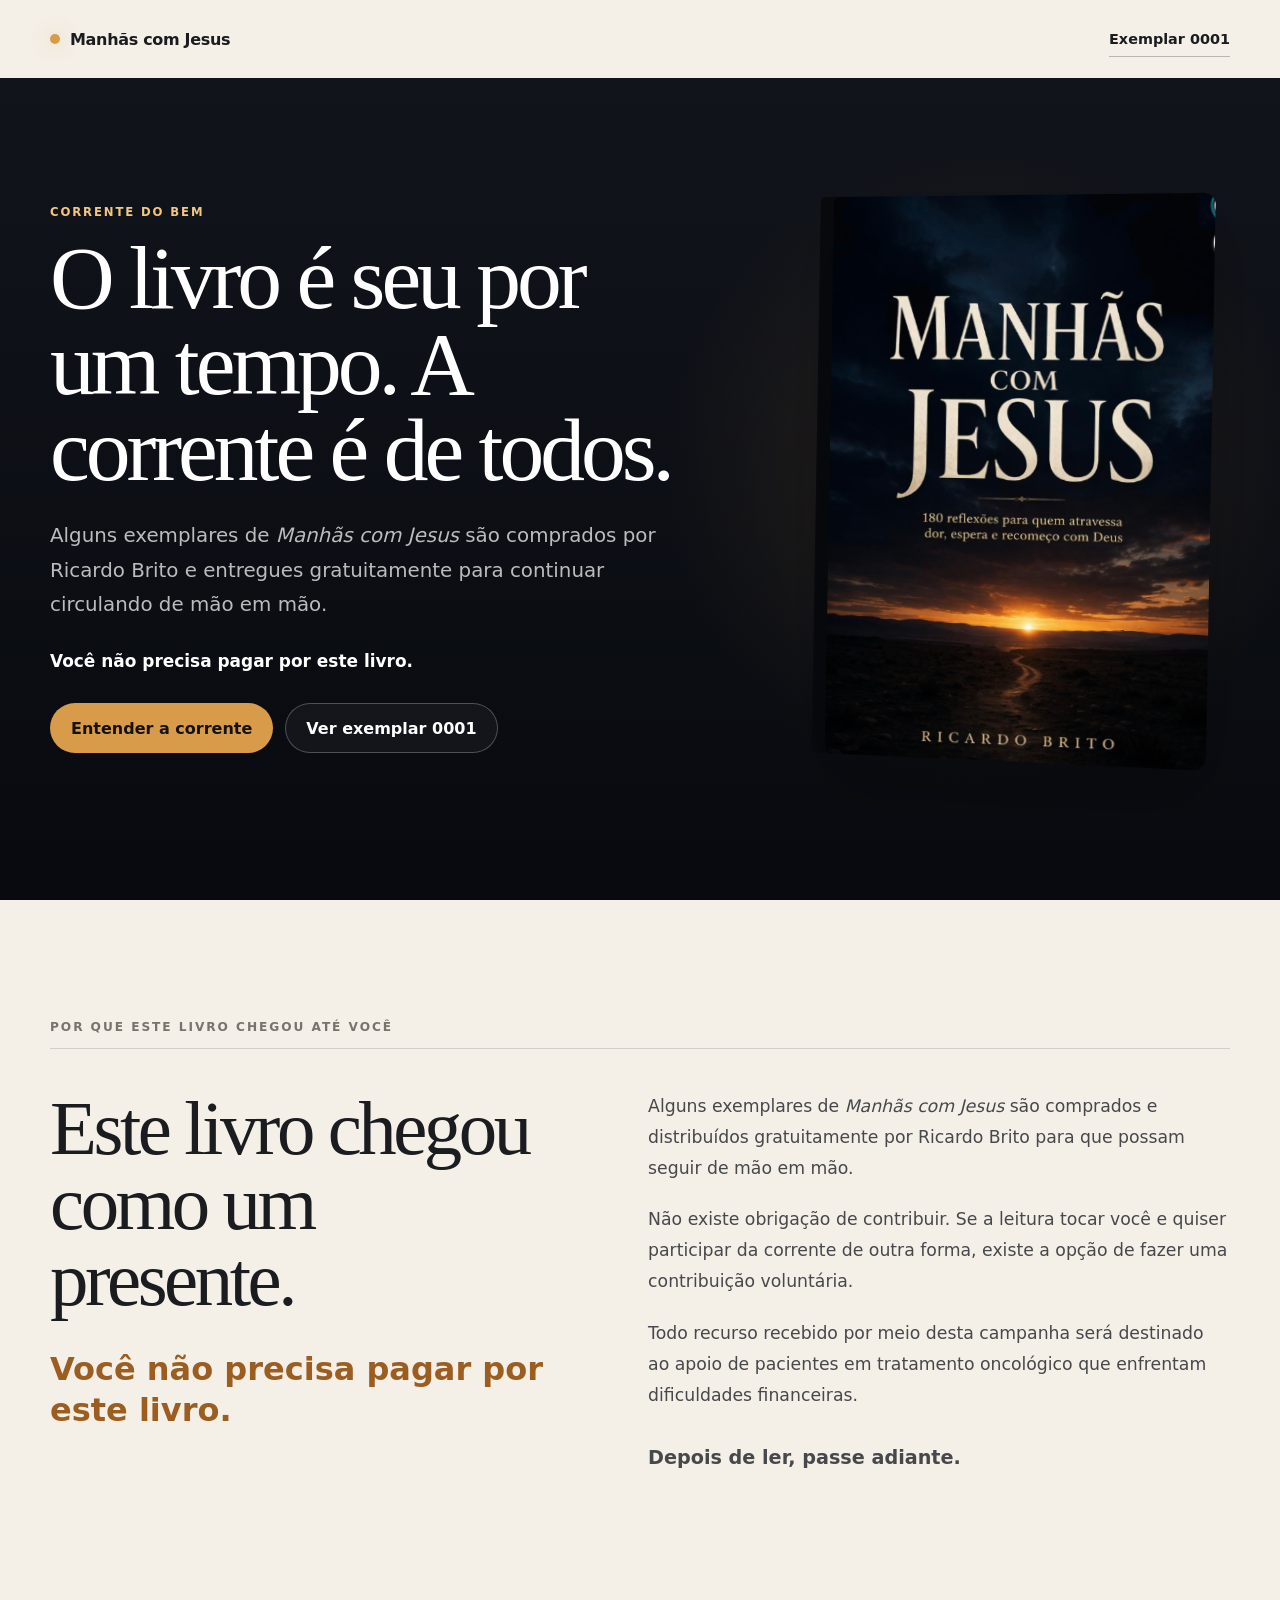
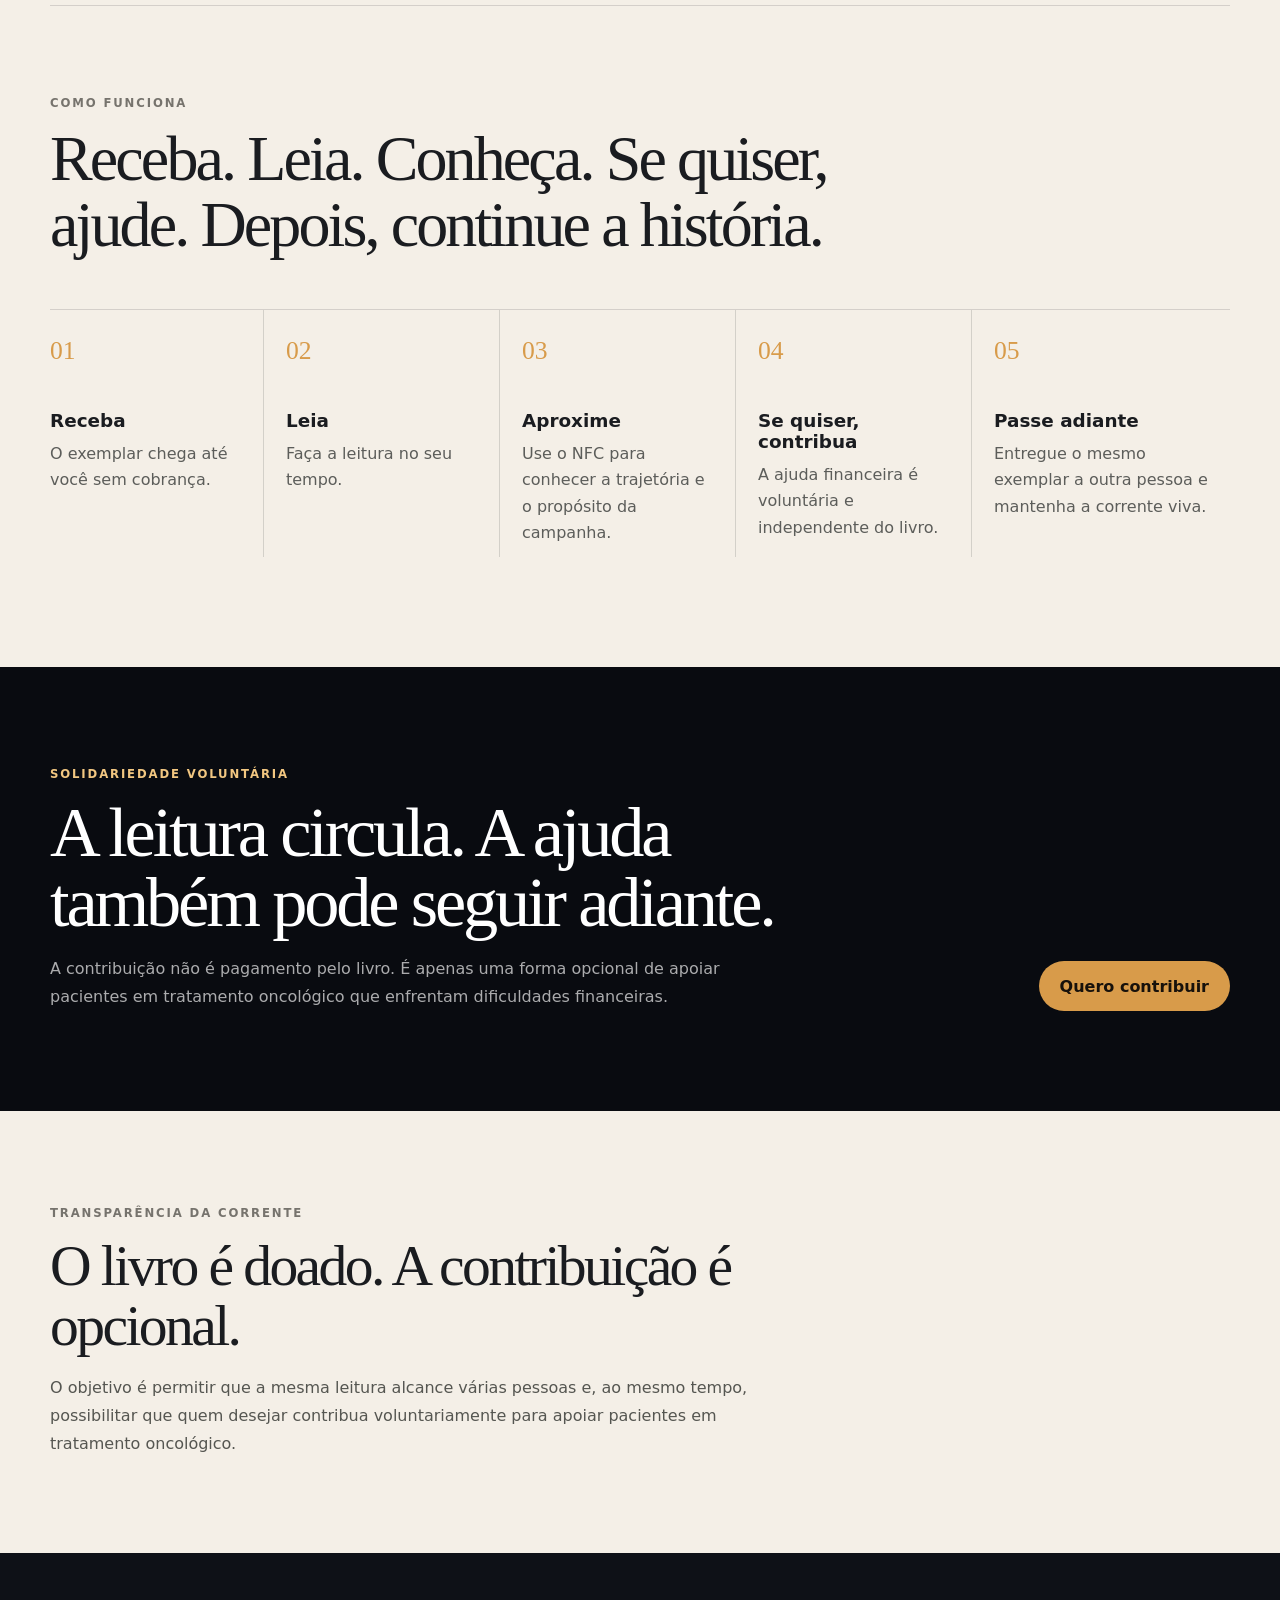
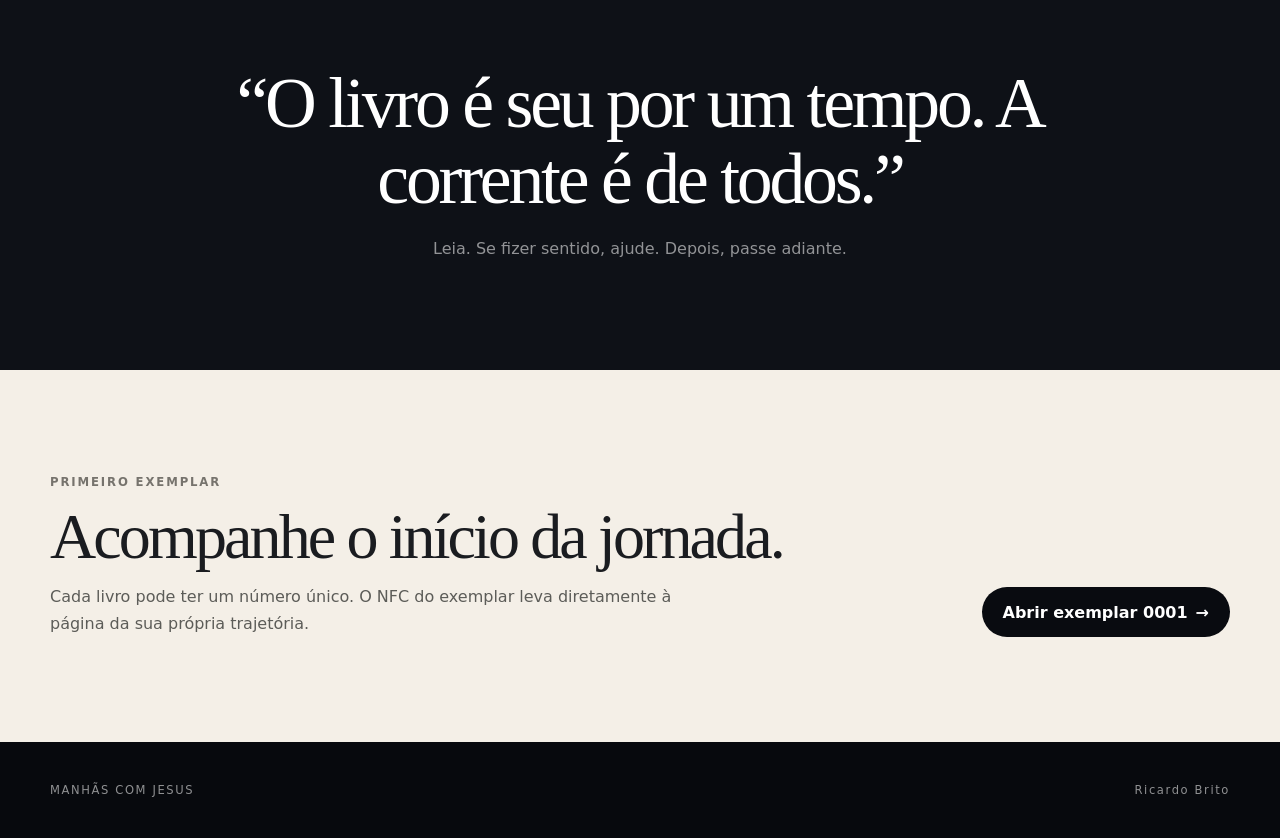
==== commit 8cf8122b: "Atualiza capa oficial e simplifica mensagem da campanha" ====
--- a/index.html
+++ b/index.html
@@ -7,6 +7,7 @@
   <meta name="description" content="Manhãs com Jesus — um livro doado para circular e uma corrente voluntária de solidariedade.">
   <title>Manhãs com Jesus — Corrente do Bem</title>
   <link rel="stylesheet" href="assets/css/base.css">
+  <link rel="stylesheet" href="assets/css/official-cover.css">
 </head>
 <body>
   <a class="skip-link" href="#conteudo">Ir para o conteúdo</a>
@@ -31,18 +32,8 @@
         </div>
       </div>
 
-      <div class="book-stage" aria-label="Representação visual da capa do livro Manhãs com Jesus">
-        <div class="book-cover" aria-hidden="true">
-          <div class="cover-copy">
-            <span class="cover-title-small">MANHÃS</span>
-            <span class="cover-title-with">COM</span>
-            <span class="cover-title-large">JESUS</span>
-            <span class="cover-rule"></span>
-            <span class="cover-subtitle">180 reflexões para quem atravessa<br>dor, espera e recomeço com Deus</span>
-          </div>
-          <div class="sunset"><span class="sun"></span><span class="road"></span></div>
-          <span class="cover-author">RICARDO BRITO</span>
-        </div>
+      <div class="book-stage" aria-label="Capa oficial do livro Manhãs com Jesus">
+        <img class="official-book-cover" src="assets/images/Screenshot_2026-09-12-13-13-51-052_com.android.chrome-edit.jpg" alt="Capa oficial do livro Manhãs com Jesus, de Ricardo Brito">
       </div>
     </section>
 
@@ -56,7 +47,7 @@
         <div class="campaign-copy">
           <p>Alguns exemplares de <em>Manhãs com Jesus</em> são comprados e distribuídos gratuitamente por Ricardo Brito para que possam seguir de mão em mão.</p>
           <p>Não existe obrigação de contribuir. Se a leitura tocar você e quiser participar da corrente de outra forma, existe a opção de fazer uma contribuição voluntária.</p>
-          <p>Todo valor arrecadado por meio desta campanha é destinado ao apoio de pacientes em tratamento oncológico que enfrentam dificuldades financeiras.</p>
+          <p>Todo recurso recebido por meio desta campanha será destinado ao apoio de pacientes em tratamento oncológico que enfrentam dificuldades financeiras.</p>
           <p class="pass-forward">Depois de ler, passe adiante.</p>
         </div>
       </div>
@@ -80,7 +71,7 @@
       <div>
         <p class="eyebrow eyebrow-light">Solidariedade voluntária</p>
         <h2 id="solidariedade-titulo">A leitura circula. A ajuda também pode seguir adiante.</h2>
-        <p>A contribuição não é pagamento pelo livro. É apenas uma forma opcional de apoiar a campanha destinada a pacientes em tratamento oncológico que enfrentam dificuldades financeiras.</p>
+        <p>A contribuição não é pagamento pelo livro. É apenas uma forma opcional de apoiar pacientes em tratamento oncológico que enfrentam dificuldades financeiras.</p>
       </div>
       <button class="button button-gold" type="button" data-open-pix>Quero contribuir</button>
     </section>
@@ -88,7 +79,7 @@
     <section class="transparency-section" aria-labelledby="transparencia-titulo">
       <p class="eyebrow">Transparência da corrente</p>
       <h2 id="transparencia-titulo">O livro é doado. A contribuição é opcional.</h2>
-      <p>O objetivo é permitir que a mesma leitura alcance várias pessoas enquanto a corrente também pode gerar recursos para apoiar pacientes em tratamento oncológico.</p>
+      <p>O objetivo é permitir que a mesma leitura alcance várias pessoas e, ao mesmo tempo, possibilitar que quem desejar contribua voluntariamente para apoiar pacientes em tratamento oncológico.</p>
     </section>
 
     <section class="manifesto-section">
@@ -119,11 +110,11 @@
       <p class="pix-intro">O recebimento e a circulação deste livro não dependem de qualquer pagamento.</p>
       <div class="pix-key-box">
         <span>Chave Pix</span>
-        <strong id="pix-key">ricardo d-brito@gmail.com</strong>
-        <button class="button button-dark" type="button" data-copy-pix data-pix-key="ricardo d-brito@gmail.com">Copiar chave Pix</button>
+        <strong id="pix-key">ricardodbrito@gmail.com</strong>
+        <button class="button button-dark" type="button" data-copy-pix data-pix-key="ricardodbrito@gmail.com">Copiar chave Pix</button>
         <span class="copy-status" data-copy-status role="status" aria-live="polite"></span>
       </div>
-      <p class="pix-note">A contribuição é voluntária. Todo valor arrecadado por esta campanha é destinado ao apoio de pacientes em tratamento oncológico que enfrentam dificuldades financeiras.</p>
+      <p class="pix-note">A contribuição é voluntária. Todo recurso recebido por meio desta campanha será destinado ao apoio de pacientes em tratamento oncológico que enfrentam dificuldades financeiras.</p>
     </form>
   </dialog>
 
--- a/assets/css/base.css
+++ b/assets/css/base.css
@@ -1,766 +1,200 @@
 :root {
   color-scheme: light;
-  --ink: #0b0d12;
-  --ink-soft: #171b24;
-  --paper: #f5f0e8;
-  --paper-2: #ece5da;
+  --ink: #090b10;
+  --ink-soft: #131720;
+  --paper: #f4efe7;
+  --paper-2: #ebe3d7;
   --white: #ffffff;
   --text: #1a1c20;
-  --muted: #686a70;
-  --line: rgba(17, 19, 24, 0.13);
-  --gold: #d79a4b;
-  --gold-soft: #f0c27d;
-  --sunset: #c96837;
-  --radius: 24px;
-  --radius-sm: 16px;
-  --shadow: 0 28px 70px rgba(0, 0, 0, 0.18);
+  --muted: #62635f;
+  --line: rgba(17, 19, 24, 0.14);
+  --gold: #d89b4a;
+  --gold-soft: #f2c781;
+  --radius: 22px;
   --max: 1180px;
 }
 
-* {
-  box-sizing: border-box;
+* { box-sizing: border-box; }
+html { scroll-behavior: smooth; background: var(--paper); color: var(--text); font-family: Inter, ui-sans-serif, system-ui, -apple-system, BlinkMacSystemFont, "Segoe UI", sans-serif; }
+body { margin: 0; min-height: 100vh; background: var(--paper); }
+button, a { font: inherit; }
+a { color: inherit; }
+button { cursor: pointer; }
+button:disabled { cursor: not-allowed; }
+.skip-link { position: fixed; left: 16px; top: -60px; z-index: 1000; background: #fff; color: #111; padding: 10px 14px; border-radius: 10px; }
+.skip-link:focus { top: 16px; }
+:focus-visible { outline: 3px solid var(--gold-soft); outline-offset: 4px; }
+
+.site-header, .exemplar-top { width: min(var(--max), calc(100% - 40px)); min-height: 78px; margin: 0 auto; display: flex; align-items: center; justify-content: space-between; gap: 20px; }
+.brand { display: inline-flex; align-items: center; gap: 10px; text-decoration: none; font-weight: 780; letter-spacing: -0.02em; }
+.brand-mark { width: 10px; height: 10px; border-radius: 50%; background: var(--gold); box-shadow: 0 0 20px rgba(216,155,74,.45); }
+.header-link, .back-link { text-decoration: none; font-size: .9rem; font-weight: 720; border-bottom: 1px solid rgba(11,13,18,.25); padding: 9px 0; }
+
+.eyebrow, .label { display: block; margin: 0 0 16px; color: #76736d; font-size: .73rem; font-weight: 820; letter-spacing: .16em; text-transform: uppercase; }
+.eyebrow-light { color: var(--gold-soft); }
+
+.hero-home { min-height: calc(100vh - 78px); padding: 68px max(20px, calc((100vw - var(--max)) / 2)) 88px; display: grid; grid-template-columns: minmax(0,1.1fr) minmax(330px,.72fr); align-items: center; gap: clamp(48px,8vw,110px); background: radial-gradient(circle at 77% 48%, rgba(216,155,74,.14), transparent 30%), linear-gradient(180deg,#11141b 0%,#080a0f 100%); color: #fff; overflow: hidden; }
+.hero-copy { max-width: 720px; }
+.hero-home h1, .campaign-section h2, .steps-section h2, .solidarity-section h2, .transparency-section h2, .manifesto-section blockquote, .demo-section h2, .exemplar-hero h1, .exemplar-story h2, .status-section h2, .plain-section h2, .pass-section h2, .pix-dialog h2 { font-family: Georgia, "Times New Roman", serif; font-weight: 400; letter-spacing: -.045em; }
+.hero-home h1 { margin: 0 0 26px; font-size: clamp(3.2rem,7vw,6.5rem); line-height: .96; }
+.hero-lead { margin: 0; max-width: 670px; color: rgba(255,255,255,.72); font-size: clamp(1.04rem,1.7vw,1.24rem); line-height: 1.75; }
+.hero-assurance { margin: 28px 0 0; color: #fff; font-weight: 780; font-size: 1.06rem; }
+.hero-actions, .actions { display: flex; flex-wrap: wrap; gap: 12px; margin-top: 32px; }
+
+.button { display: inline-flex; align-items: center; justify-content: center; gap: 8px; min-height: 50px; border: 1px solid transparent; border-radius: 999px; padding: 13px 20px; font-weight: 760; text-decoration: none; transition: transform 160ms ease, background 160ms ease, opacity 160ms ease; }
+.button:hover { transform: translateY(-1px); }
+.button-gold { background: var(--gold); color: #17110b; }
+.button-ghost { border-color: rgba(255,255,255,.25); color: #fff; background: rgba(255,255,255,.04); }
+.button-dark { background: var(--ink); color: #fff; }
+.button-secondary { background: #e9e1d5; color: var(--ink); }
+.button:disabled { opacity: .45; transform: none; }
+
+.book-stage { display: flex; justify-content: center; perspective: 1400px; }
+.book-cover { width: min(385px,78vw); aspect-ratio: .70; position: relative; overflow: hidden; border-radius: 5px 12px 12px 5px; background: linear-gradient(180deg,rgba(5,8,12,.05),rgba(0,0,0,.35)),#11141b; box-shadow: 0 28px 70px rgba(0,0,0,.28), -14px 0 0 #080a0e; transform: rotateY(-8deg) rotateZ(1deg); }
+.book-cover::after { content:""; position:absolute; inset:0; background:linear-gradient(90deg,rgba(255,255,255,.09),transparent 7%,transparent 88%,rgba(0,0,0,.2)); }
+.cover-copy { position:absolute; z-index:2; inset:11% 9% auto; display:grid; justify-items:center; color:#f5f3ef; text-align:center; font-family:Georgia,"Times New Roman",serif; }
+.cover-title-small { font-size:clamp(2.2rem,5.3vw,4.1rem); line-height:.9; letter-spacing:-.035em; }
+.cover-title-with { margin-top:2px; font-size:1.35rem; letter-spacing:.08em; }
+.cover-title-large { margin-top:-4px; font-size:clamp(3.8rem,8vw,6.3rem); line-height:.9; letter-spacing:-.05em; }
+.cover-rule { width:84px; height:1px; margin:18px 0 14px; background:rgba(255,255,255,.34); }
+.cover-subtitle { font-size:clamp(.76rem,1.4vw,1rem); line-height:1.45; color:rgba(255,255,255,.76); }
+.sunset { position:absolute; z-index:1; left:0; right:0; bottom:13%; height:36%; background:linear-gradient(180deg,transparent 0%,rgba(163,68,32,.22) 30%,rgba(211,104,54,.7) 48%,rgba(28,24,23,.95) 53%,#101216 76%); }
+.sunset::before { content:""; position:absolute; left:0; right:0; top:54%; height:22%; clip-path:polygon(0 58%,14% 42%,26% 62%,42% 35%,60% 65%,75% 40%,100% 61%,100% 100%,0 100%); background:#0a0d11; }
+.sun { position:absolute; left:50%; top:45%; width:34px; height:34px; border-radius:50%; background:#ffd597; box-shadow:0 0 25px rgba(255,182,95,.72),0 0 60px rgba(215,99,48,.42); transform:translate(-50%,-50%); }
+.road { position:absolute; z-index:2; left:50%; top:57%; width:54%; height:58%; transform:translateX(-50%); clip-path:polygon(48% 0,53% 0,78% 100%,24% 100%); background:linear-gradient(180deg,rgba(235,135,74,.8),rgba(78,51,44,.8) 38%,#17191c 100%); opacity:.78; }
+.cover-author { position:absolute; z-index:2; left:0; right:0; bottom:5.8%; color:rgba(255,255,255,.82); text-align:center; font-family:Georgia,"Times New Roman",serif; font-size:.88rem; letter-spacing:.34em; }
+
+.campaign-section, .steps-section, .transparency-section, .demo-section, .page-shell { width:min(var(--max),calc(100% - 40px)); margin:0 auto; }
+.campaign-section { padding:120px 0 110px; }
+.section-kicker { margin-bottom:42px; padding-bottom:14px; border-bottom:1px solid var(--line); color:#77736d; font-size:.76rem; font-weight:820; letter-spacing:.16em; text-transform:uppercase; }
+.campaign-grid { display:grid; grid-template-columns:.92fr 1.08fr; gap:clamp(42px,8vw,110px); align-items:start; }
+.campaign-section h2 { margin:0 0 26px; font-size:clamp(3rem,6vw,5.7rem); line-height:.98; }
+.big-statement, .pass-forward { color:#9c5d20; font-weight:800; }
+.big-statement { font-size:clamp(1.35rem,2.6vw,2rem); line-height:1.3; }
+.campaign-copy p { margin:0 0 20px; color:#47484c; font-size:1.08rem; line-height:1.8; }
+.campaign-copy .pass-forward { margin-top:30px; font-size:1.2rem; }
+
+.steps-section { padding:90px 0 110px; border-top:1px solid var(--line); }
+.section-heading { max-width:840px; margin-bottom:52px; }
+.section-heading h2 { margin:0; font-size:clamp(2.65rem,5vw,4.8rem); line-height:1.02; }
+.flow-grid { display:grid; grid-template-columns:repeat(5,1fr); border-top:1px solid var(--line); }
+.flow-item { padding:26px 22px 10px 0; border-right:1px solid var(--line); margin-right:22px; }
+.flow-item:last-child { border-right:0; margin-right:0; }
+.flow-item span { color:var(--gold); font-family:Georgia,"Times New Roman",serif; font-size:1.6rem; }
+.flow-item h3 { margin:44px 0 10px; font-size:1.15rem; }
+.flow-item p { margin:0; color:#5c5d5a; line-height:1.65; }
+
+.solidarity-section { width:100%; padding:100px max(20px,calc((100vw - var(--max))/2)); display:grid; grid-template-columns:minmax(0,1fr) auto; gap:50px; align-items:end; background:var(--ink); color:#fff; }
+.solidarity-section > div { max-width:780px; }
+.solidarity-section h2 { margin:0 0 18px; font-size:clamp(2.7rem,5.5vw,5.2rem); line-height:1; }
+.solidarity-section p:not(.eyebrow) { margin:0; color:rgba(255,255,255,.66); line-height:1.75; max-width:720px; }
+
+.transparency-section { padding:95px 0; }
+.transparency-section h2 { margin:0 0 18px; max-width:800px; font-size:clamp(2.4rem,4.5vw,4.3rem); line-height:1.04; }
+.transparency-section > p:last-child { max-width:740px; margin:0; color:#555651; line-height:1.75; }
+
+.manifesto-section { padding:112px max(20px,calc((100vw - 920px)/2)); background:#0e1117; color:#fff; text-align:center; }
+.manifesto-section blockquote { margin:0 auto 22px; max-width:900px; font-size:clamp(2.6rem,5.6vw,5.1rem); line-height:1.06; }
+.manifesto-section p { margin:0; color:rgba(255,255,255,.55); }
+
+.demo-section { padding:105px 0; display:grid; grid-template-columns:minmax(0,1fr) auto; gap:40px; align-items:end; }
+.demo-section h2 { margin:0 0 14px; font-size:clamp(2.5rem,5vw,4.6rem); line-height:1; }
+.demo-section p:not(.eyebrow) { margin:0; max-width:650px; color:#5c5c58; line-height:1.7; }
+.site-footer { min-height:96px; padding:0 max(20px,calc((100vw - var(--max))/2)); display:flex; align-items:center; justify-content:space-between; gap:20px; background:#07090d; color:rgba(255,255,255,.55); font-size:.72rem; letter-spacing:.14em; }
+
+/* Exemplar aberto pelo NFC */
+.exemplar-body { background:var(--paper); }
+.exemplar-top { width:min(980px,calc(100% - 32px)); min-height:72px; }
+.exemplar-top .eyebrow { margin:0; }
+.page-shell { max-width:980px; padding:0 0 90px; }
+.exemplar-hero { min-height:560px; margin:0 0 88px; padding:clamp(38px,7vw,74px); display:flex; flex-direction:column; justify-content:center; border-radius:var(--radius); background:radial-gradient(circle at 80% 30%,rgba(216,155,74,.13),transparent 27%),linear-gradient(180deg,#11141b,#080a0f); color:#fff; }
+.exemplar-hero h1 { margin:0; max-width:800px; font-size:clamp(3rem,7vw,5.9rem); line-height:.97; }
+.exemplar-id { margin:26px 0 0; color:var(--gold-soft); font-weight:760; letter-spacing:.04em; }
+.free-message { margin:18px 0 0; font-size:clamp(1.25rem,2.7vw,1.85rem); font-weight:820; }
+.exemplar-instruction { max-width:650px; margin:18px 0 0; color:rgba(255,255,255,.68); line-height:1.7; }
+.exemplar-actions { margin-top:30px; }
+.exemplar-story { display:grid; grid-template-columns:.9fr 1.1fr; gap:clamp(40px,8vw,90px); padding-bottom:92px; border-bottom:1px solid var(--line); }
+.exemplar-story h2 { margin:0; font-size:clamp(2.7rem,5vw,4.8rem); line-height:1; }
+.story-copy p { margin:0 0 18px; color:#4f504d; line-height:1.78; }
+.story-copy .pass-forward { margin-top:28px; font-size:1.2rem; }
+.status-section { padding:88px 0 70px; }
+.compact-heading { margin-bottom:34px; }
+.compact-heading h2 { font-size:clamp(2.5rem,4.6vw,4.2rem); }
+.status-grid { display:grid; grid-template-columns:repeat(3,1fr); border-top:1px solid var(--line); border-bottom:1px solid var(--line); }
+.status-grid > div { padding:26px 24px 28px 0; }
+.status-grid > div + div { padding-left:24px; border-left:1px solid var(--line); }
+.status-grid .label { margin-bottom:10px; }
+.status-grid strong { display:block; font-size:1.14rem; }
+.journey-grid { display:grid; grid-template-columns:1fr 1fr; gap:56px; padding:20px 0 90px; }
+.plain-section h2 { margin:0 0 16px; font-size:clamp(2rem,3.4vw,3.2rem); line-height:1.05; }
+.plain-section p, .timeline { color:#555650; line-height:1.72; }
+.note { font-size:.9rem; color:#74736e !important; }
+.timeline { padding-left:20px; }
+.solidarity-inline { width:calc(100% + 80px); margin-left:-40px; padding:70px 40px; border-radius:var(--radius); }
+.pass-section { padding:88px 0 0; border-top:1px solid var(--line); }
+.pass-section h2 { margin:0 0 16px; max-width:760px; font-size:clamp(2.6rem,5vw,4.6rem); line-height:1; }
+.pass-section > p:not(.eyebrow) { max-width:720px; color:#555650; line-height:1.75; }
+.pass-section .button { margin-top:18px; }
+.error-message { margin:36px 0 0; padding:14px 16px; border:1px solid #bd7777; border-radius:12px; background:#fff1f1; color:#7b2929; }
+
+/* Painel Pix */
+.pix-dialog { width:min(560px,calc(100% - 28px)); max-height:90vh; border:0; border-radius:24px; padding:0; background:#f7f2ea; color:var(--text); box-shadow:0 30px 90px rgba(0,0,0,.42); }
+.pix-dialog::backdrop { background:rgba(4,6,9,.74); backdrop-filter:blur(4px); }
+.pix-dialog-inner { position:relative; padding:clamp(28px,6vw,48px); }
+.dialog-close { position:absolute; right:18px; top:14px; width:42px; height:42px; border:0; border-radius:50%; background:transparent; font-size:1.8rem; line-height:1; color:#4d4b47; }
+.pix-dialog h2 { margin:0 0 16px; font-size:clamp(2.25rem,6vw,3.7rem); line-height:1; }
+.pix-intro, .pix-note { color:#555650; line-height:1.65; }
+.pix-key-box { margin:28px 0 20px; padding:22px; border:1px solid var(--line); border-radius:18px; background:#fff; }
+.pix-key-box > span:first-child { display:block; margin-bottom:8px; color:#77736d; font-size:.73rem; font-weight:800; letter-spacing:.12em; text-transform:uppercase; }
+.pix-key-box strong { display:block; overflow-wrap:anywhere; font-size:1.05rem; }
+.pix-key-box .button { width:100%; margin-top:18px; }
+.copy-status { display:block; min-height:1.4em; margin-top:10px; color:#5f633f; font-size:.9rem; }
+.pix-note { margin-bottom:0; font-size:.94rem; }
+
+@media (max-width: 900px) {
+  .hero-home { grid-template-columns:1fr; min-height:auto; }
+  .book-stage { padding:18px 0 26px; }
+  .flow-grid { grid-template-columns:1fr 1fr; }
+  .flow-item { border-right:0; border-bottom:1px solid var(--line); margin-right:0; padding:24px 0; }
+  .flow-item:last-child { grid-column:1/-1; }
+  .flow-item h3 { margin-top:22px; }
+  .solidarity-section { grid-template-columns:1fr; align-items:start; }
+  .campaign-grid, .exemplar-story { grid-template-columns:1fr; }
 }
 
-html {
-  scroll-behavior: smooth;
-  background: var(--paper);
-  color: var(--text);
-  font-family: Inter, ui-sans-serif, system-ui, -apple-system, BlinkMacSystemFont, "Segoe UI", sans-serif;
+@media (max-width: 640px) {
+  .site-header { width:calc(100% - 28px); min-height:66px; }
+  .brand { font-size:.9rem; }
+  .header-link { font-size:.8rem; }
+  .hero-home { padding:54px 18px 70px; gap:38px; }
+  .hero-home h1 { font-size:clamp(3rem,15vw,4.6rem); }
+  .hero-actions, .exemplar-actions { flex-direction:column; align-items:stretch; }
+  .button { width:100%; }
+  .book-cover { width:min(310px,78vw); }
+  .campaign-section, .steps-section, .transparency-section, .demo-section { width:calc(100% - 32px); }
+  .campaign-section { padding:82px 0 74px; }
+  .steps-section { padding:70px 0 82px; }
+  .flow-grid { grid-template-columns:1fr; }
+  .flow-item:last-child { grid-column:auto; }
+  .solidarity-section { padding:72px 18px; }
+  .transparency-section { padding:74px 0; }
+  .manifesto-section { padding:82px 18px; }
+  .demo-section { padding:78px 0; grid-template-columns:1fr; align-items:start; }
+  .site-footer { min-height:120px; flex-direction:column; align-items:flex-start; justify-content:center; }
+
+  .exemplar-top { width:calc(100% - 28px); min-height:64px; }
+  .exemplar-top .eyebrow { display:none; }
+  .page-shell { width:calc(100% - 20px); padding-bottom:70px; }
+  .exemplar-hero { min-height:calc(100svh - 82px); margin-bottom:70px; padding:34px 22px; border-radius:18px; }
+  .exemplar-hero h1 { font-size:clamp(2.7rem,13vw,4.2rem); }
+  .exemplar-story { gap:26px; padding:0 8px 70px; }
+  .status-section { padding:68px 8px 50px; }
+  .status-grid { grid-template-columns:1fr; }
+  .status-grid > div, .status-grid > div + div { padding:20px 0; border-left:0; border-bottom:1px solid var(--line); }
+  .status-grid > div:last-child { border-bottom:0; }
+  .journey-grid { grid-template-columns:1fr; gap:54px; padding:12px 8px 70px; }
+  .solidarity-inline { width:100%; margin:0; padding:58px 22px; border-radius:18px; }
+  .exemplar-body .transparency-section { width:calc(100% - 16px); }
+  .pass-section { margin:0 8px; padding-top:70px; }
+  .pix-dialog-inner { padding:34px 22px 26px; }
 }
-
-body {
-  margin: 0;
-  min-height: 100vh;
-  background: var(--paper);
-}
-
-button,
-a {
-  font: inherit;
-}
-
-a {
-  color: inherit;
-}
-
-img {
-  max-width: 100%;
-}
-
-.site-header {
-  width: min(var(--max), calc(100% - 40px));
-  height: 82px;
-  margin: 0 auto;
-  display: flex;
-  align-items: center;
-  justify-content: space-between;
-  position: relative;
-  z-index: 10;
-}
-
-.brand {
-  display: inline-flex;
-  align-items: center;
-  gap: 10px;
-  color: var(--ink);
-  text-decoration: none;
-  font-weight: 750;
-  letter-spacing: -0.02em;
-}
-
-.brand-mark {
-  color: var(--gold);
-  font-size: 1.1rem;
-}
-
-.header-link {
-  color: var(--ink);
-  text-decoration: none;
-  font-size: 0.9rem;
-  font-weight: 700;
-  padding: 10px 0;
-  border-bottom: 1px solid rgba(11, 13, 18, 0.28);
-}
-
-.hero-home {
-  min-height: calc(100vh - 82px);
-  padding: 70px max(20px, calc((100vw - var(--max)) / 2)) 90px;
-  display: grid;
-  grid-template-columns: minmax(0, 1.08fr) minmax(360px, 0.72fr);
-  align-items: center;
-  gap: clamp(50px, 8vw, 110px);
-  background:
-    radial-gradient(circle at 77% 54%, rgba(215, 154, 75, 0.13), transparent 31%),
-    linear-gradient(180deg, #11141b 0%, #090b10 100%);
-  color: var(--white);
-  overflow: hidden;
-}
-
-.hero-copy {
-  max-width: 700px;
-}
-
-.eyebrow,
-.label {
-  display: block;
-  margin: 0 0 18px;
-  color: #716f6a;
-  font-size: 0.74rem;
-  font-weight: 800;
-  letter-spacing: 0.16em;
-  text-transform: uppercase;
-}
-
-.eyebrow-light {
-  color: var(--gold-soft);
-}
-
-.hero-home h1 {
-  margin: 0 0 28px;
-  max-width: 800px;
-  font-family: Georgia, "Times New Roman", serif;
-  font-weight: 400;
-  font-size: clamp(3.25rem, 7vw, 6.7rem);
-  line-height: 0.95;
-  letter-spacing: -0.055em;
-}
-
-.hero-lead {
-  margin: 0;
-  max-width: 660px;
-  color: rgba(255,255,255,0.7);
-  font-size: clamp(1.05rem, 1.7vw, 1.28rem);
-  line-height: 1.7;
-}
-
-.hero-actions,
-.actions {
-  display: flex;
-  flex-wrap: wrap;
-  gap: 12px;
-  margin-top: 34px;
-}
-
-.button {
-  display: inline-flex;
-  align-items: center;
-  justify-content: center;
-  gap: 10px;
-  min-height: 50px;
-  border: 1px solid transparent;
-  border-radius: 999px;
-  padding: 13px 20px;
-  font-weight: 750;
-  text-decoration: none;
-  transition: transform 160ms ease, opacity 160ms ease, background 160ms ease;
-}
-
-.button:hover {
-  transform: translateY(-1px);
-}
-
-.button-gold {
-  background: var(--gold);
-  color: #17110b;
-}
-
-.button-ghost {
-  border-color: rgba(255,255,255,0.25);
-  color: #fff;
-  background: rgba(255,255,255,0.04);
-}
-
-.button-dark {
-  background: var(--ink);
-  color: #fff;
-}
-
-.button-secondary {
-  background: #eee9df;
-  color: var(--ink);
-}
-
-.button:disabled {
-  cursor: not-allowed;
-  opacity: 0.45;
-  transform: none;
-}
-
-.book-stage {
-  display: flex;
-  justify-content: center;
-  perspective: 1400px;
-}
-
-.book-cover {
-  width: min(390px, 78vw);
-  aspect-ratio: 0.70;
-  position: relative;
-  overflow: hidden;
-  border-radius: 5px 12px 12px 5px;
-  background:
-    linear-gradient(180deg, rgba(5,8,12,0.05), rgba(0,0,0,0.35)),
-    #11141b;
-  box-shadow: var(--shadow), -14px 0 0 #080a0e;
-  transform: rotateY(-8deg) rotateZ(1.2deg);
-}
-
-.book-cover::after {
-  content: "";
-  position: absolute;
-  inset: 0;
-  background: linear-gradient(90deg, rgba(255,255,255,0.09), transparent 7%, transparent 88%, rgba(0,0,0,0.2));
-  pointer-events: none;
-}
-
-.cover-copy {
-  position: absolute;
-  z-index: 2;
-  inset: 11% 9% auto;
-  display: grid;
-  justify-items: center;
-  color: #f5f3ef;
-  text-align: center;
-  font-family: Georgia, "Times New Roman", serif;
-}
-
-.cover-title-small {
-  font-size: clamp(2.2rem, 5.3vw, 4.1rem);
-  line-height: 0.9;
-  letter-spacing: -0.035em;
-}
-
-.cover-title-with {
-  margin-top: 2px;
-  font-size: 1.4rem;
-  letter-spacing: 0.08em;
-}
-
-.cover-title-large {
-  margin-top: -4px;
-  font-size: clamp(3.8rem, 8vw, 6.3rem);
-  line-height: 0.9;
-  letter-spacing: -0.05em;
-}
-
-.cover-rule {
-  width: 84px;
-  height: 1px;
-  margin: 18px 0 14px;
-  background: rgba(255,255,255,0.34);
-}
-
-.cover-subtitle {
-  font-size: clamp(0.78rem, 1.4vw, 1rem);
-  line-height: 1.45;
-  color: rgba(255,255,255,0.76);
-}
-
-.sunset {
-  position: absolute;
-  z-index: 1;
-  left: 0;
-  right: 0;
-  bottom: 13%;
-  height: 36%;
-  background:
-    linear-gradient(180deg, transparent 0%, rgba(163,68,32,0.22) 30%, rgba(211,104,54,0.7) 48%, rgba(28,24,23,0.95) 53%, #101216 76%);
-}
-
-.sunset::before {
-  content: "";
-  position: absolute;
-  left: 0;
-  right: 0;
-  top: 54%;
-  height: 22%;
-  clip-path: polygon(0 58%, 14% 42%, 26% 62%, 42% 35%, 60% 65%, 75% 40%, 100% 61%, 100% 100%, 0 100%);
-  background: #0a0d11;
-}
-
-.sun {
-  position: absolute;
-  left: 50%;
-  top: 45%;
-  width: 34px;
-  height: 34px;
-  border-radius: 50%;
-  background: #ffd597;
-  box-shadow: 0 0 25px rgba(255, 182, 95, 0.72), 0 0 60px rgba(215, 99, 48, 0.42);
-  transform: translate(-50%, -50%);
-}
-
-.road {
-  position: absolute;
-  z-index: 2;
-  left: 50%;
-  top: 57%;
-  width: 54%;
-  height: 58%;
-  transform: translateX(-50%);
-  clip-path: polygon(48% 0, 53% 0, 78% 100%, 24% 100%);
-  background: linear-gradient(180deg, rgba(235,135,74,0.8), rgba(78,51,44,0.8) 38%, #17191c 100%);
-  opacity: 0.78;
-}
-
-.cover-author {
-  position: absolute;
-  z-index: 2;
-  left: 0;
-  right: 0;
-  bottom: 5.8%;
-  color: rgba(255,255,255,0.82);
-  text-align: center;
-  font-family: Georgia, "Times New Roman", serif;
-  font-size: 0.9rem;
-  letter-spacing: 0.38em;
-}
-
-.intro-section,
-.steps-section,
-.demo-section,
-.manifesto-section,
-.page-shell {
-  width: min(var(--max), calc(100% - 40px));
-  margin: 0 auto;
-}
-
-.intro-section {
-  padding: 120px 0;
-}
-
-.section-kicker {
-  margin-bottom: 40px;
-  padding-bottom: 14px;
-  border-bottom: 1px solid var(--line);
-  color: #77736d;
-  font-size: 0.76rem;
-  font-weight: 800;
-  letter-spacing: 0.16em;
-  text-transform: uppercase;
-}
-
-.intro-grid {
-  display: grid;
-  grid-template-columns: 0.95fr 1.05fr;
-  gap: clamp(40px, 8vw, 110px);
-  align-items: start;
-}
-
-.intro-grid h2,
-.section-heading h2,
-.demo-section h2,
-.page-shell h1 {
-  font-family: Georgia, "Times New Roman", serif;
-  font-weight: 400;
-  letter-spacing: -0.045em;
-}
-
-.intro-grid h2 {
-  margin: 0;
-  font-size: clamp(3rem, 6vw, 5.8rem);
-  line-height: 0.96;
-}
-
-.intro-copy {
-  max-width: 620px;
-}
-
-.intro-copy p {
-  margin: 0 0 20px;
-  color: #47484c;
-  font-size: 1.08rem;
-  line-height: 1.8;
-}
-
-.steps-section {
-  padding: 86px 0 110px;
-  border-top: 1px solid var(--line);
-}
-
-.section-heading {
-  max-width: 670px;
-  margin-bottom: 52px;
-}
-
-.section-heading h2 {
-  margin: 0;
-  font-size: clamp(2.7rem, 5vw, 5rem);
-  line-height: 1;
-}
-
-.steps-grid {
-  display: grid;
-  grid-template-columns: repeat(3, 1fr);
-  gap: 18px;
-}
-
-.step-card {
-  min-height: 270px;
-  padding: 28px;
-  border: 1px solid var(--line);
-  border-radius: var(--radius);
-  background: rgba(255,255,255,0.35);
-}
-
-.step-number {
-  display: inline-block;
-  margin-bottom: 52px;
-  color: var(--gold);
-  font-family: Georgia, "Times New Roman", serif;
-  font-size: 1.8rem;
-}
-
-.step-card h3 {
-  margin: 0 0 10px;
-  font-size: 1.22rem;
-}
-
-.step-card p {
-  margin: 0;
-  color: #5e5d5a;
-  line-height: 1.65;
-}
-
-.manifesto-section {
-  width: 100%;
-  max-width: none;
-  padding: 115px max(20px, calc((100vw - 920px) / 2));
-  background: var(--ink);
-  color: #fff;
-  text-align: center;
-}
-
-.manifesto-symbol {
-  margin-bottom: 26px;
-  color: var(--gold);
-}
-
-.manifesto-section blockquote {
-  margin: 0 auto 24px;
-  max-width: 900px;
-  font-family: Georgia, "Times New Roman", serif;
-  font-size: clamp(2.5rem, 5.5vw, 5rem);
-  line-height: 1.08;
-  letter-spacing: -0.045em;
-}
-
-.manifesto-section p {
-  margin: 0;
-  color: rgba(255,255,255,0.56);
-}
-
-.demo-section {
-  padding: 110px 0;
-  display: grid;
-  grid-template-columns: minmax(0, 1fr) auto;
-  gap: 40px;
-  align-items: end;
-}
-
-.demo-section h2 {
-  margin: 0 0 14px;
-  font-size: clamp(2.5rem, 5vw, 4.7rem);
-  line-height: 1;
-}
-
-.demo-section p:not(.eyebrow) {
-  margin: 0;
-  max-width: 650px;
-  color: #5c5c58;
-  line-height: 1.7;
-}
-
-.site-footer {
-  min-height: 100px;
-  padding: 0 max(20px, calc((100vw - var(--max)) / 2));
-  display: flex;
-  align-items: center;
-  justify-content: space-between;
-  gap: 20px;
-  background: #07090d;
-  color: rgba(255,255,255,0.55);
-  font-size: 0.72rem;
-  letter-spacing: 0.14em;
-}
-
-/* Página individual do exemplar */
-.exemplar-body {
-  background: #eeeadf;
-}
-
-.exemplar-top {
-  width: min(980px, calc(100% - 32px));
-  margin: 26px auto 0;
-  display: flex;
-  align-items: center;
-  justify-content: space-between;
-}
-
-.back-link {
-  color: #4e4c47;
-  text-decoration: none;
-  font-size: 0.9rem;
-  font-weight: 700;
-}
-
-.page-shell {
-  max-width: 980px;
-  padding: 42px 0 90px;
-}
-
-.exemplar-hero {
-  position: relative;
-  overflow: hidden;
-  min-height: 430px;
-  padding: clamp(30px, 5vw, 58px);
-  display: flex;
-  flex-direction: column;
-  justify-content: flex-end;
-  border-radius: 30px;
-  background:
-    radial-gradient(circle at 75% 70%, rgba(215,154,75,0.28), transparent 26%),
-    linear-gradient(135deg, #151922, #090b10 72%);
-  color: #fff;
-}
-
-.exemplar-hero::after {
-  content: "";
-  position: absolute;
-  right: -7%;
-  bottom: -25%;
-  width: min(480px, 55vw);
-  aspect-ratio: 1;
-  border-radius: 50%;
-  border: 1px solid rgba(215,154,75,0.18);
-  box-shadow: 0 0 0 48px rgba(215,154,75,0.035), 0 0 0 96px rgba(215,154,75,0.025);
-}
-
-.exemplar-hero .eyebrow {
-  color: var(--gold-soft);
-  position: relative;
-  z-index: 2;
-}
-
-.exemplar-hero h1 {
-  position: relative;
-  z-index: 2;
-  margin: 0;
-  max-width: 710px;
-  font-size: clamp(3.2rem, 7vw, 6rem);
-  line-height: 0.95;
-}
-
-.exemplar-hero .lead {
-  position: relative;
-  z-index: 2;
-  margin: 22px 0 8px;
-  color: #fff;
-  font-size: 1.15rem;
-  font-weight: 700;
-}
-
-.exemplar-hero p:last-child {
-  position: relative;
-  z-index: 2;
-  margin: 0;
-  color: rgba(255,255,255,0.62);
-}
-
-.card {
-  margin-top: 18px;
-  padding: 28px;
-  border: 1px solid var(--line);
-  border-radius: var(--radius);
-  background: rgba(255,255,255,0.62);
-}
-
-.card h2 {
-  margin: 0 0 12px;
-  font-family: Georgia, "Times New Roman", serif;
-  font-size: 1.65rem;
-  font-weight: 400;
-  letter-spacing: -0.025em;
-}
-
-.card p,
-.card li {
-  line-height: 1.7;
-}
-
-.status-grid {
-  display: grid;
-  grid-template-columns: repeat(3, 1fr);
-  gap: 12px;
-  border: 0;
-  background: transparent;
-  padding: 0;
-}
-
-.status-grid > div {
-  min-height: 132px;
-  padding: 22px;
-  border: 1px solid var(--line);
-  border-radius: var(--radius-sm);
-  background: rgba(255,255,255,0.7);
-}
-
-.status-grid .label {
-  margin-bottom: 20px;
-}
-
-.status-grid strong {
-  display: block;
-  font-family: Georgia, "Times New Roman", serif;
-  font-size: 1.35rem;
-  font-weight: 400;
-}
-
-.timeline {
-  padding-left: 20px;
-}
-
-.note {
-  margin-bottom: 0;
-  color: var(--muted);
-  font-size: 0.92rem;
-}
-
-.error-message {
-  margin-top: 18px;
-  border: 1px solid #d8a6a6;
-  background: #fff4f4;
-  border-radius: 14px;
-  padding: 14px;
-}
-
-@media (max-width: 900px) {
-  .hero-home {
-    grid-template-columns: 1fr;
-    min-height: auto;
-    padding-top: 80px;
-    padding-bottom: 100px;
-  }
-
-  .hero-copy {
-    max-width: 760px;
-  }
-
-  .book-stage {
-    margin-top: 18px;
-  }
-
-  .intro-grid,
-  .demo-section {
-    grid-template-columns: 1fr;
-  }
-
-  .steps-grid {
-    grid-template-columns: 1fr;
-  }
-
-  .step-card {
-    min-height: auto;
-  }
-
-  .step-number {
-    margin-bottom: 36px;
-  }
-}
-
-@media (max-width: 620px) {
-  .site-header {
-    width: min(100% - 28px, var(--max));
-    height: 68px;
-  }
-
-  .brand span:last-child {
-    font-size: 0.92rem;
-  }
-
-  .header-link {
-    font-size: 0.78rem;
-  }
-
-  .hero-home {
-    min-height: auto;
-    padding: 58px 18px 76px;
-    gap: 52px;
-  }
-
-  .hero-home h1 {
-    font-size: clamp(3.1rem, 15vw, 4.5rem);
-  }
-
-  .hero-actions,
-  .actions {
-    flex-direction: column;
-  }
-
-  .hero-actions .button,
-  .actions .button,
-  .demo-section .button {
-    width: 100%;
-  }
-
-  .book-cover {
-    width: min(330px, 82vw);
-  }
-
-  .cover-author {
-    font-size: 0.68rem;
-  }
-
-  .intro-section,
-  .steps-section,
-  .demo-section,
-  .page-shell {
-    width: min(100% - 28px, var(--max));
-  }
-
-  .intro-section {
-    padding: 78px 0;
-  }
-
-  .steps-section {
-    padding: 68px 0 76px;
-  }
-
-  .manifesto-section {
-    padding: 82px 22px;
-  }
-
-  .demo-section {
-    padding: 76px 0;
-  }
-
-  .site-footer {
-    min-height: 110px;
-    padding: 24px 18px;
-    flex-direction: column;
-    align-items: flex-start;
-    justify-content: center;
-  }
-
-  .exemplar-top {
-    width: min(100% - 28px, 980px);
-    margin-top: 18px;
-  }
-
-  .page-shell {
-    padding-top: 24px;
-  }
-
-  .exemplar-hero {
-    min-height: 390px;
-    border-radius: 24px;
-  }
-
-  .status-grid {
-    grid-template-columns: 1fr;
-  }
-
-  .card {
-    padding: 22px;
-  }
-}
--- a/assets/css/official-cover.css
+++ b/assets/css/official-cover.css
@@ -0,0 +1,23 @@
+.official-book-cover {
+  display: block;
+  width: min(385px, 78vw);
+  height: auto;
+  aspect-ratio: auto;
+  object-fit: contain;
+  background: transparent;
+  border-radius: 5px 12px 12px 5px;
+  box-shadow: 0 28px 70px rgba(0,0,0,.28), -14px 0 0 #080a0e;
+  transform: rotateY(-8deg) rotateZ(1deg);
+}
+
+.status-grid {
+  grid-template-columns: repeat(2, 1fr);
+}
+
+@media (max-width: 760px) {
+  .official-book-cover {
+    width: min(310px, 76vw);
+    transform: none;
+    box-shadow: 0 22px 55px rgba(0,0,0,.28);
+  }
+}
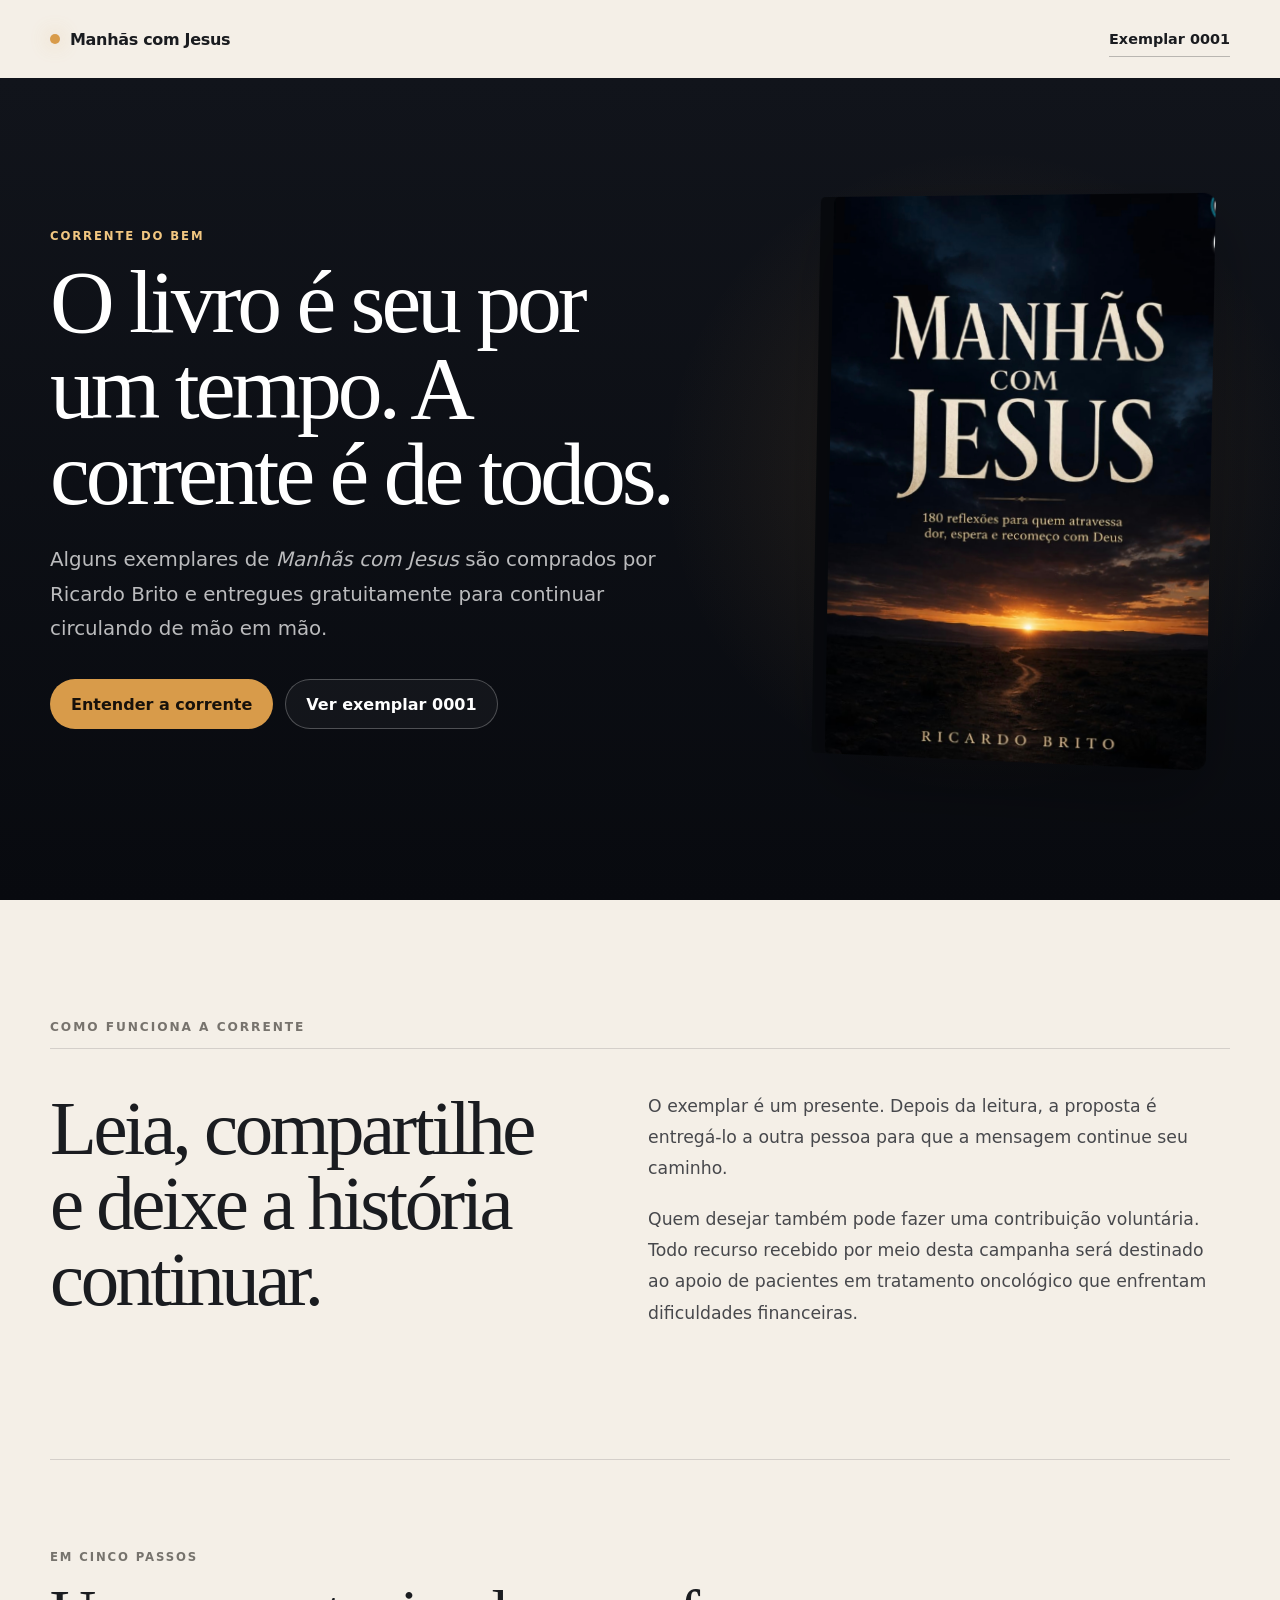
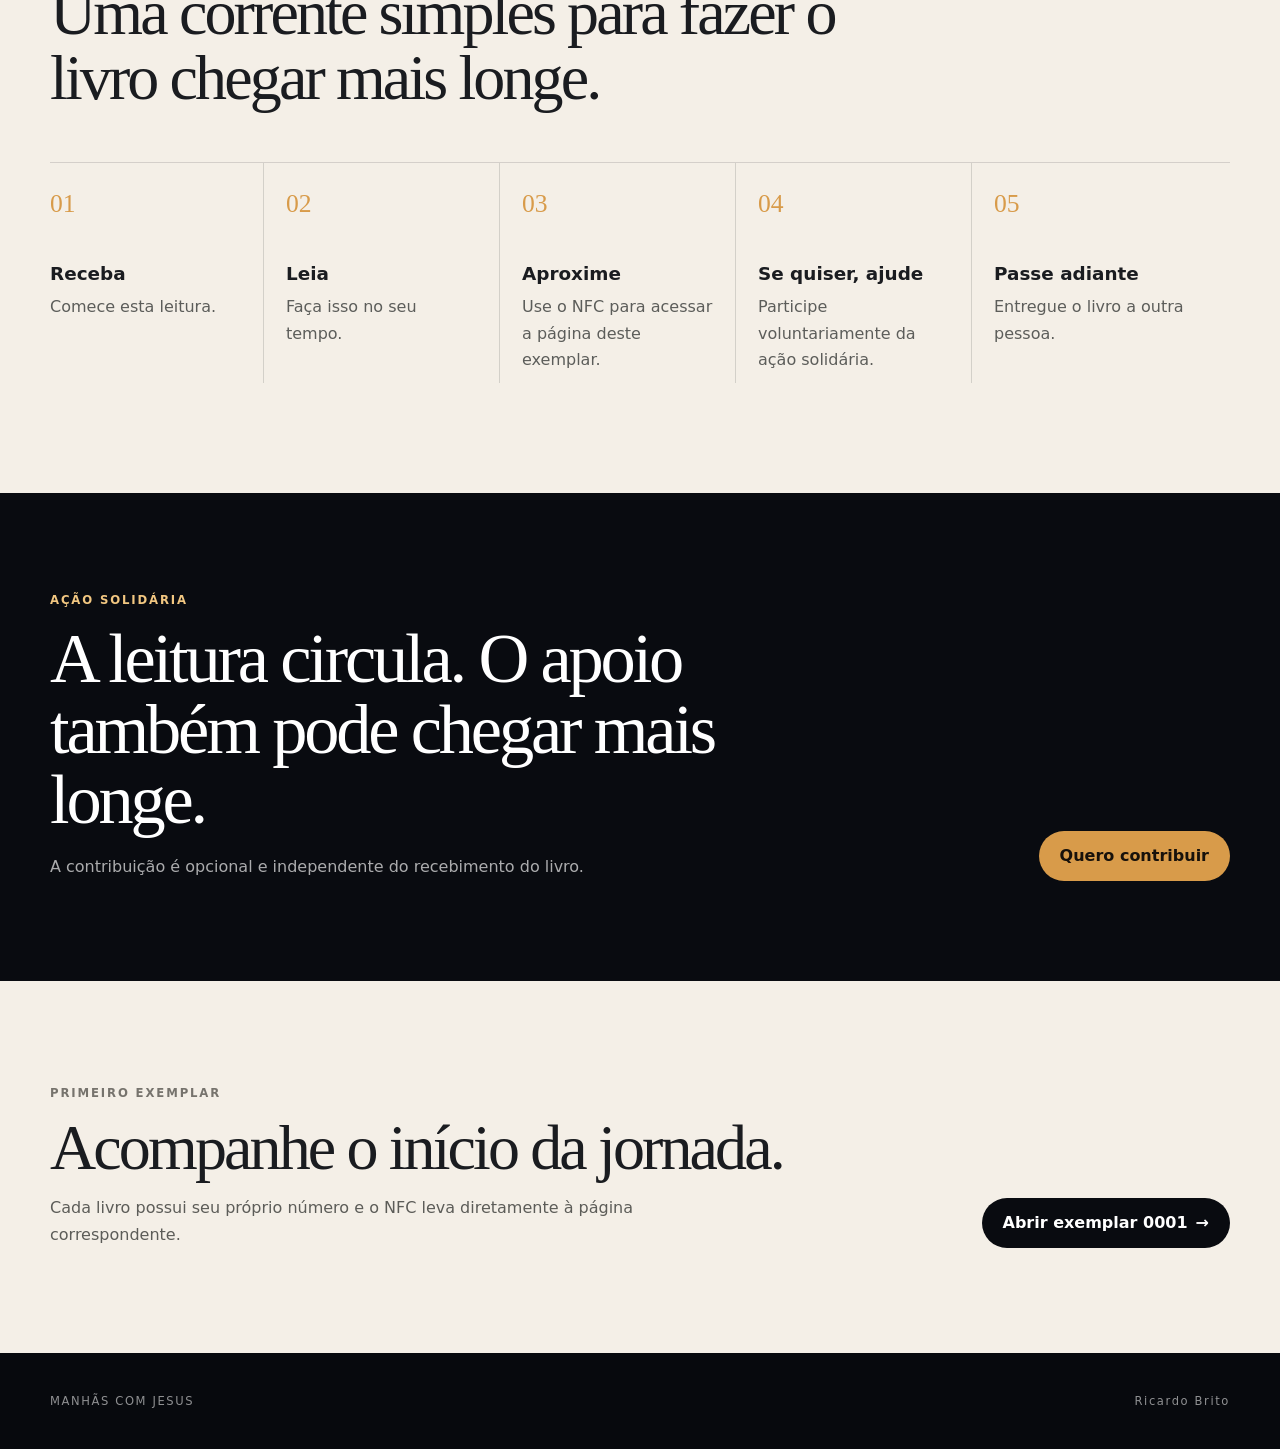
==== commit a86d431b: "Enxuga página principal e elimina informações repetidas" ====
--- a/index.html
+++ b/index.html
@@ -25,7 +25,6 @@
         <p class="eyebrow eyebrow-light">Corrente do Bem</p>
         <h1 id="titulo-principal">O livro é seu por um tempo. A corrente é de todos.</h1>
         <p class="hero-lead">Alguns exemplares de <em>Manhãs com Jesus</em> são comprados por Ricardo Brito e entregues gratuitamente para continuar circulando de mão em mão.</p>
-        <p class="hero-assurance">Você não precisa pagar por este livro.</p>
         <div class="hero-actions">
           <a class="button button-gold" href="#corrente">Entender a corrente</a>
           <a class="button button-ghost" href="livro/?id=0001">Ver exemplar 0001</a>
@@ -38,60 +37,46 @@
     </section>
 
     <section class="campaign-section" id="corrente" aria-labelledby="campanha-titulo">
-      <div class="section-kicker">Por que este livro chegou até você</div>
+      <div class="section-kicker">Como funciona a corrente</div>
       <div class="campaign-grid">
         <div>
-          <h2 id="campanha-titulo">Este livro chegou como um presente.</h2>
-          <p class="big-statement">Você não precisa pagar por este livro.</p>
+          <h2 id="campanha-titulo">Leia, compartilhe e deixe a história continuar.</h2>
         </div>
         <div class="campaign-copy">
-          <p>Alguns exemplares de <em>Manhãs com Jesus</em> são comprados e distribuídos gratuitamente por Ricardo Brito para que possam seguir de mão em mão.</p>
-          <p>Não existe obrigação de contribuir. Se a leitura tocar você e quiser participar da corrente de outra forma, existe a opção de fazer uma contribuição voluntária.</p>
-          <p>Todo recurso recebido por meio desta campanha será destinado ao apoio de pacientes em tratamento oncológico que enfrentam dificuldades financeiras.</p>
-          <p class="pass-forward">Depois de ler, passe adiante.</p>
+          <p>O exemplar é um presente. Depois da leitura, a proposta é entregá-lo a outra pessoa para que a mensagem continue seu caminho.</p>
+          <p>Quem desejar também pode fazer uma contribuição voluntária. Todo recurso recebido por meio desta campanha será destinado ao apoio de pacientes em tratamento oncológico que enfrentam dificuldades financeiras.</p>
         </div>
       </div>
     </section>
 
     <section class="steps-section" aria-labelledby="como-funciona">
       <div class="section-heading">
-        <p class="eyebrow">Como funciona</p>
-        <h2 id="como-funciona">Receba. Leia. Conheça. Se quiser, ajude. Depois, continue a história.</h2>
+        <p class="eyebrow">Em cinco passos</p>
+        <h2 id="como-funciona">Uma corrente simples para fazer o livro chegar mais longe.</h2>
       </div>
       <div class="flow-grid">
-        <article class="flow-item"><span>01</span><h3>Receba</h3><p>O exemplar chega até você sem cobrança.</p></article>
-        <article class="flow-item"><span>02</span><h3>Leia</h3><p>Faça a leitura no seu tempo.</p></article>
-        <article class="flow-item"><span>03</span><h3>Aproxime</h3><p>Use o NFC para conhecer a trajetória e o propósito da campanha.</p></article>
-        <article class="flow-item"><span>04</span><h3>Se quiser, contribua</h3><p>A ajuda financeira é voluntária e independente do livro.</p></article>
-        <article class="flow-item"><span>05</span><h3>Passe adiante</h3><p>Entregue o mesmo exemplar a outra pessoa e mantenha a corrente viva.</p></article>
+        <article class="flow-item"><span>01</span><h3>Receba</h3><p>Comece esta leitura.</p></article>
+        <article class="flow-item"><span>02</span><h3>Leia</h3><p>Faça isso no seu tempo.</p></article>
+        <article class="flow-item"><span>03</span><h3>Aproxime</h3><p>Use o NFC para acessar a página deste exemplar.</p></article>
+        <article class="flow-item"><span>04</span><h3>Se quiser, ajude</h3><p>Participe voluntariamente da ação solidária.</p></article>
+        <article class="flow-item"><span>05</span><h3>Passe adiante</h3><p>Entregue o livro a outra pessoa.</p></article>
       </div>
     </section>
 
     <section class="solidarity-section" aria-labelledby="solidariedade-titulo">
       <div>
-        <p class="eyebrow eyebrow-light">Solidariedade voluntária</p>
-        <h2 id="solidariedade-titulo">A leitura circula. A ajuda também pode seguir adiante.</h2>
-        <p>A contribuição não é pagamento pelo livro. É apenas uma forma opcional de apoiar pacientes em tratamento oncológico que enfrentam dificuldades financeiras.</p>
+        <p class="eyebrow eyebrow-light">Ação solidária</p>
+        <h2 id="solidariedade-titulo">A leitura circula. O apoio também pode chegar mais longe.</h2>
+        <p>A contribuição é opcional e independente do recebimento do livro.</p>
       </div>
       <button class="button button-gold" type="button" data-open-pix>Quero contribuir</button>
-    </section>
-
-    <section class="transparency-section" aria-labelledby="transparencia-titulo">
-      <p class="eyebrow">Transparência da corrente</p>
-      <h2 id="transparencia-titulo">O livro é doado. A contribuição é opcional.</h2>
-      <p>O objetivo é permitir que a mesma leitura alcance várias pessoas e, ao mesmo tempo, possibilitar que quem desejar contribua voluntariamente para apoiar pacientes em tratamento oncológico.</p>
-    </section>
-
-    <section class="manifesto-section">
-      <blockquote>“O livro é seu por um tempo. A corrente é de todos.”</blockquote>
-      <p>Leia. Se fizer sentido, ajude. Depois, passe adiante.</p>
     </section>
 
     <section class="demo-section">
       <div>
         <p class="eyebrow">Primeiro exemplar</p>
         <h2>Acompanhe o início da jornada.</h2>
-        <p>Cada livro pode ter um número único. O NFC do exemplar leva diretamente à página da sua própria trajetória.</p>
+        <p>Cada livro possui seu próprio número e o NFC leva diretamente à página correspondente.</p>
       </div>
       <a class="button button-dark" href="livro/?id=0001">Abrir exemplar 0001 <span aria-hidden="true">→</span></a>
     </section>
@@ -107,17 +92,17 @@
       <button class="dialog-close" type="submit" aria-label="Fechar janela de contribuição">×</button>
       <p class="eyebrow">Contribuição voluntária</p>
       <h2 id="pix-title">Se quiser participar também desta forma.</h2>
-      <p class="pix-intro">O recebimento e a circulação deste livro não dependem de qualquer pagamento.</p>
+      <p class="pix-intro">A contribuição é opcional e não corresponde ao pagamento pelo livro.</p>
       <div class="pix-key-box">
         <span>Chave Pix</span>
         <strong id="pix-key">ricardodbrito@gmail.com</strong>
         <button class="button button-dark" type="button" data-copy-pix data-pix-key="ricardodbrito@gmail.com">Copiar chave Pix</button>
         <span class="copy-status" data-copy-status role="status" aria-live="polite"></span>
       </div>
-      <p class="pix-note">A contribuição é voluntária. Todo recurso recebido por meio desta campanha será destinado ao apoio de pacientes em tratamento oncológico que enfrentam dificuldades financeiras.</p>
+      <p class="pix-note">Todo recurso recebido por meio desta campanha será destinado ao apoio de pacientes em tratamento oncológico que enfrentam dificuldades financeiras.</p>
     </form>
   </dialog>
 
-  <script src="assets/js/main.js" defer></script>
+  <script src="assets/js/main.js?v=20260912-1346" defer></script>
 </body>
 </html>
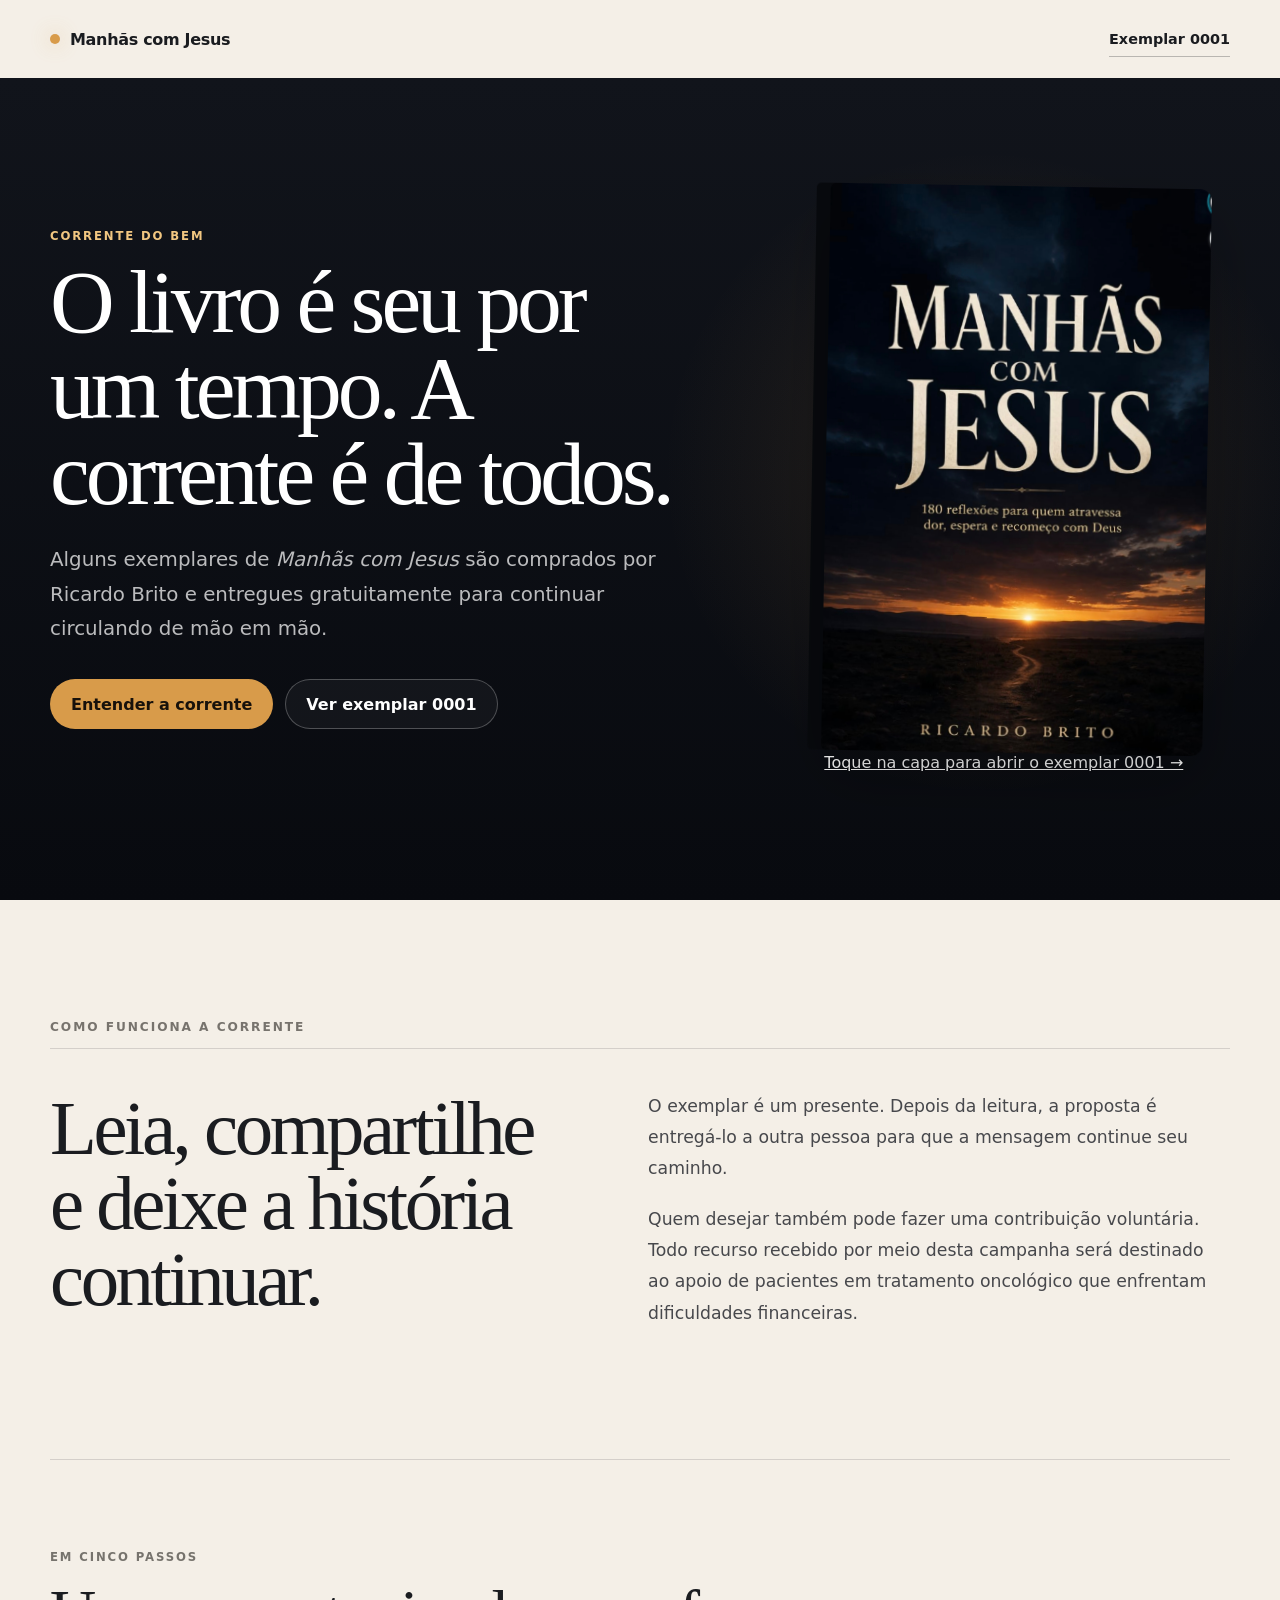
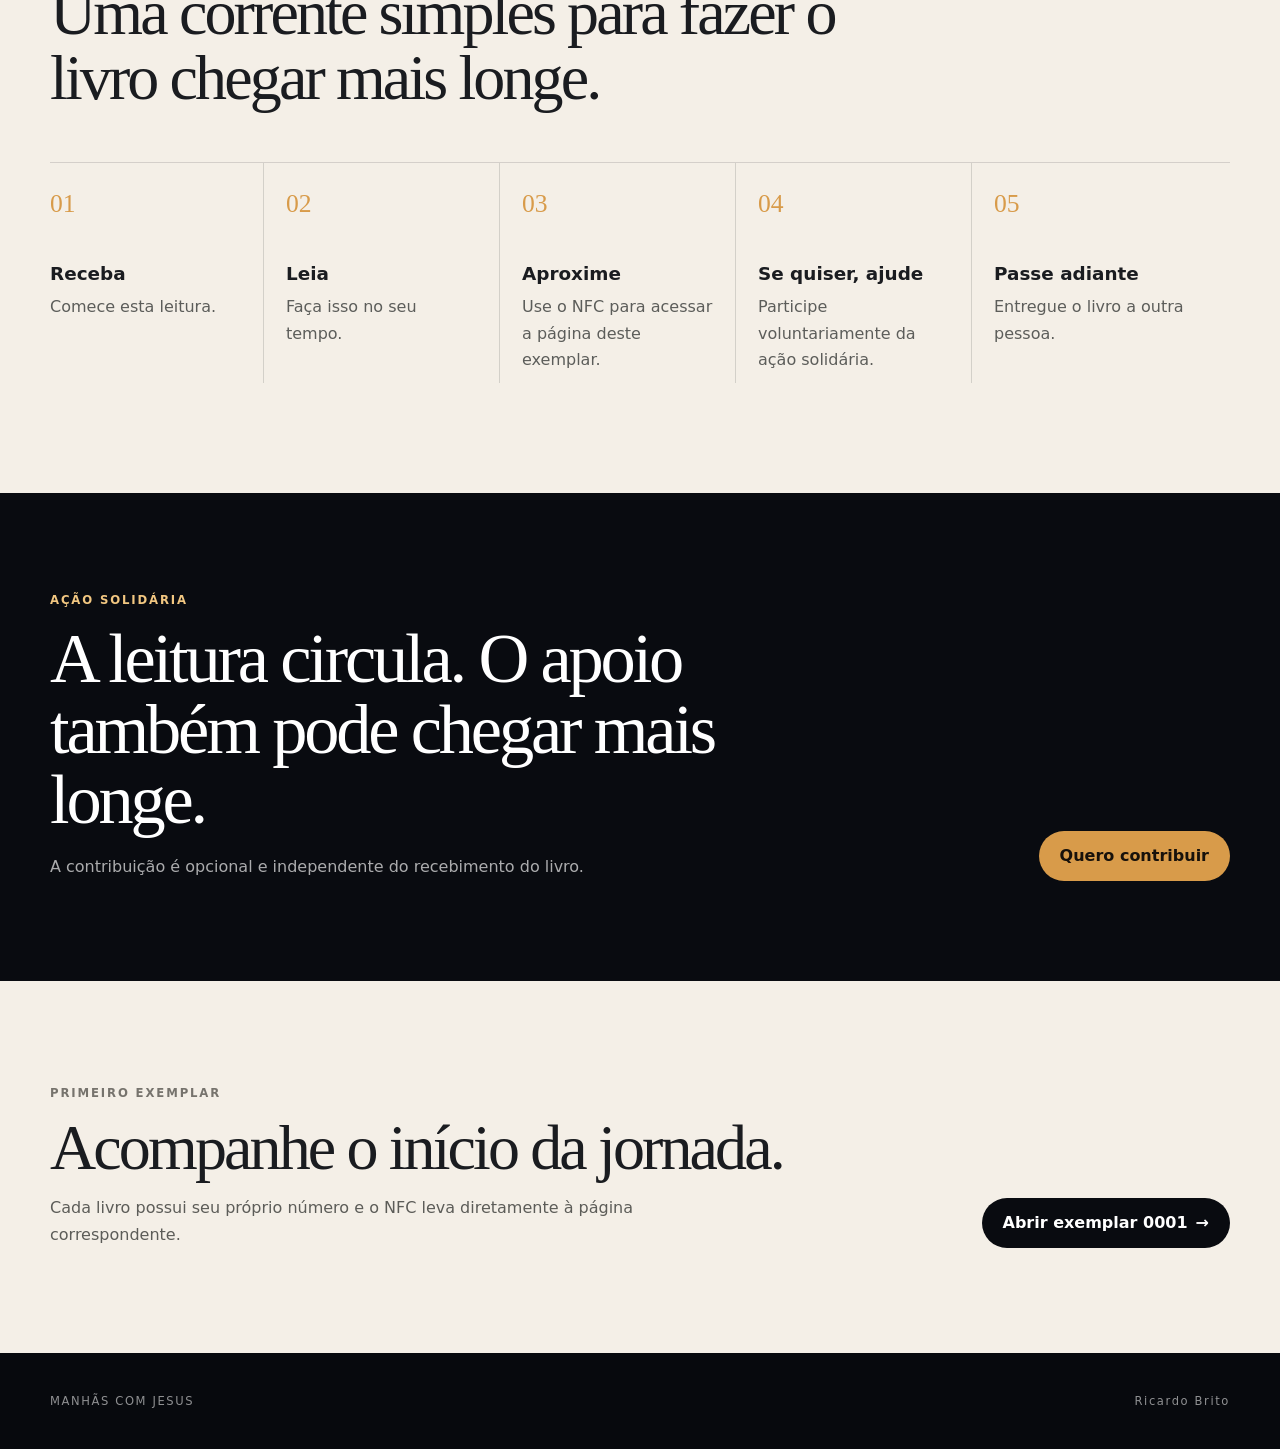
==== commit 0b1cdb13: "Deixa capa clicável e orienta abertura do exemplar" ====
--- a/index.html
+++ b/index.html
@@ -7,7 +7,7 @@
   <meta name="description" content="Manhãs com Jesus — um livro doado para circular e uma corrente voluntária de solidariedade.">
   <title>Manhãs com Jesus — Corrente do Bem</title>
   <link rel="stylesheet" href="assets/css/base.css">
-  <link rel="stylesheet" href="assets/css/official-cover.css">
+  <link rel="stylesheet" href="assets/css/official-cover.css?v=20260912-1612">
 </head>
 <body>
   <a class="skip-link" href="#conteudo">Ir para o conteúdo</a>
@@ -32,7 +32,10 @@
       </div>
 
       <div class="book-stage" aria-label="Capa oficial do livro Manhãs com Jesus">
-        <img class="official-book-cover" src="assets/images/Screenshot_2026-09-12-13-13-51-052_com.android.chrome-edit.jpg" alt="Capa oficial do livro Manhãs com Jesus, de Ricardo Brito">
+        <a class="book-cover-link" href="livro/?id=0001" aria-label="Abrir a página do exemplar 0001">
+          <img class="official-book-cover" src="assets/images/Screenshot_2026-09-12-13-13-51-052_com.android.chrome-edit.jpg" alt="Capa oficial do livro Manhãs com Jesus, de Ricardo Brito">
+          <span class="book-cover-cta">Toque na capa para abrir o exemplar 0001 →</span>
+        </a>
       </div>
     </section>
 
@@ -103,6 +106,6 @@
     </form>
   </dialog>
 
-  <script src="assets/js/main.js?v=20260912-1346" defer></script>
+  <script src="assets/js/main.js?v=20260912-1612" defer></script>
 </body>
 </html>
